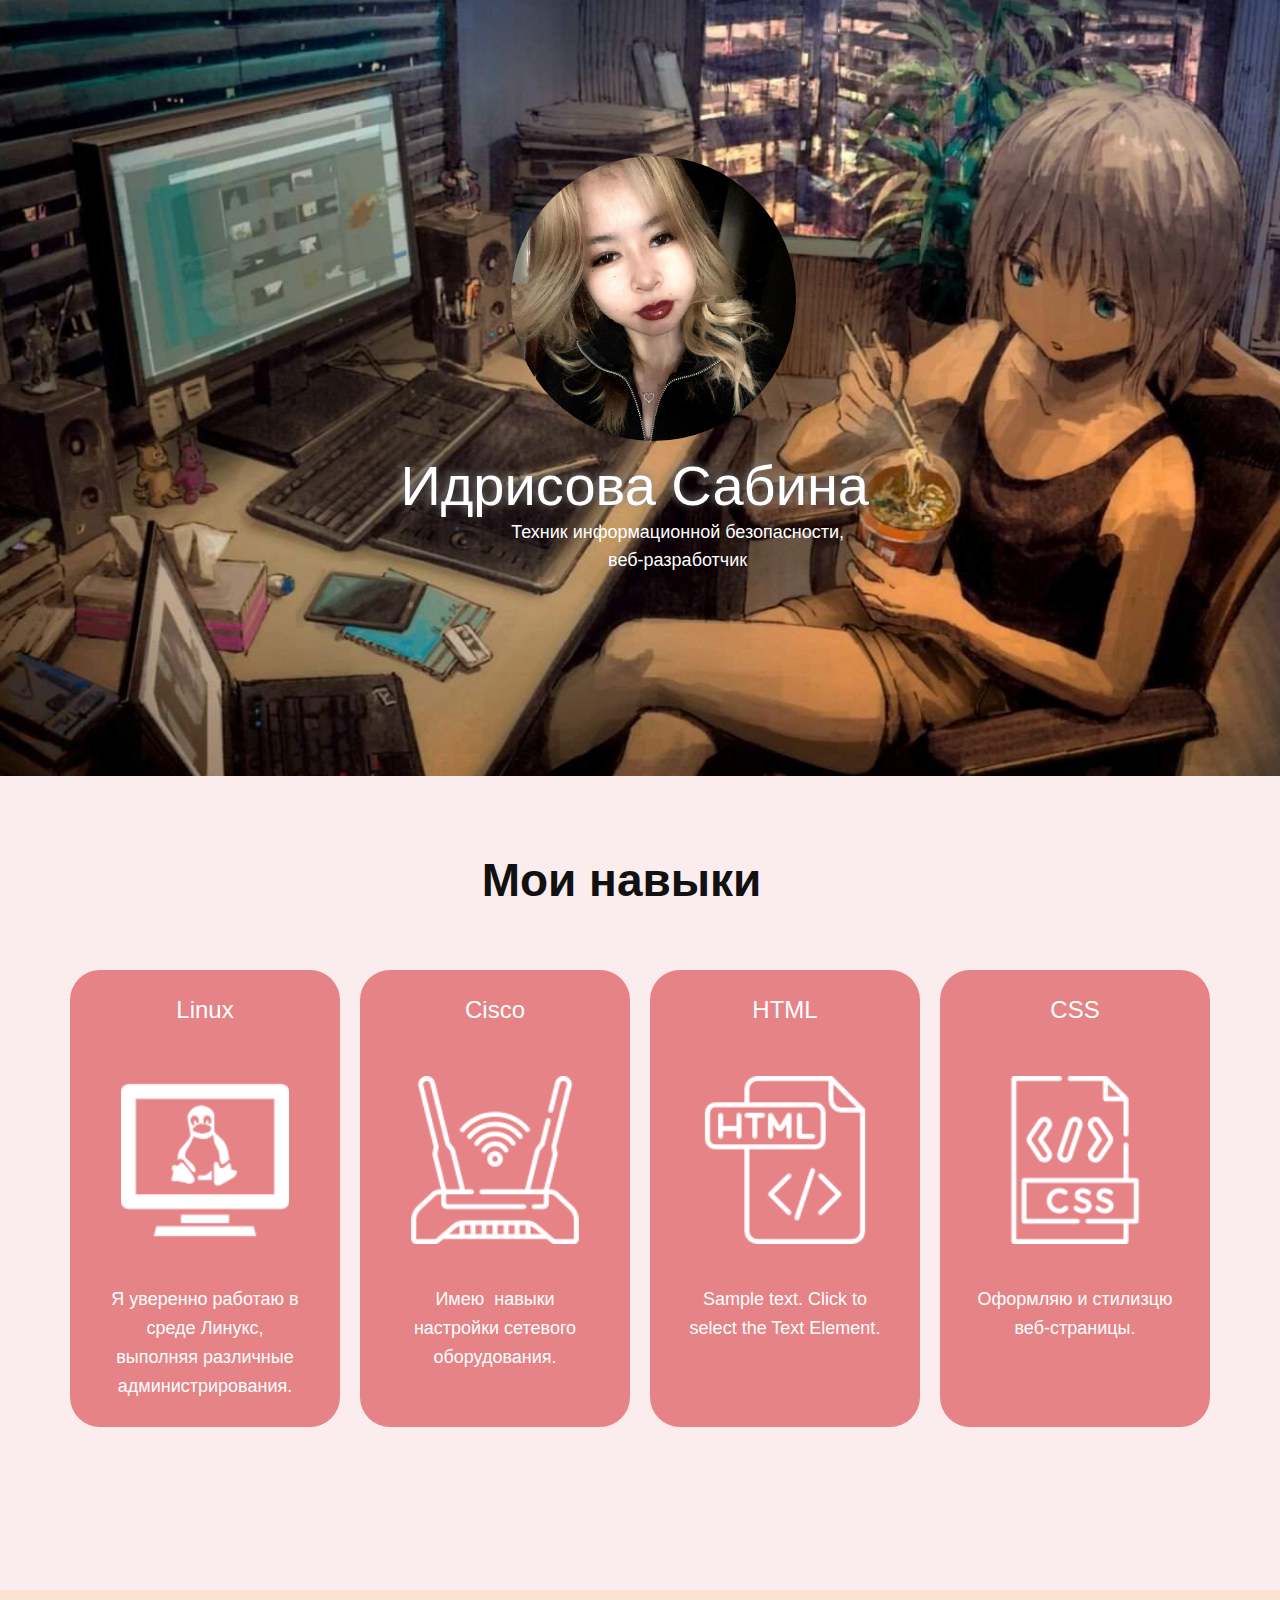
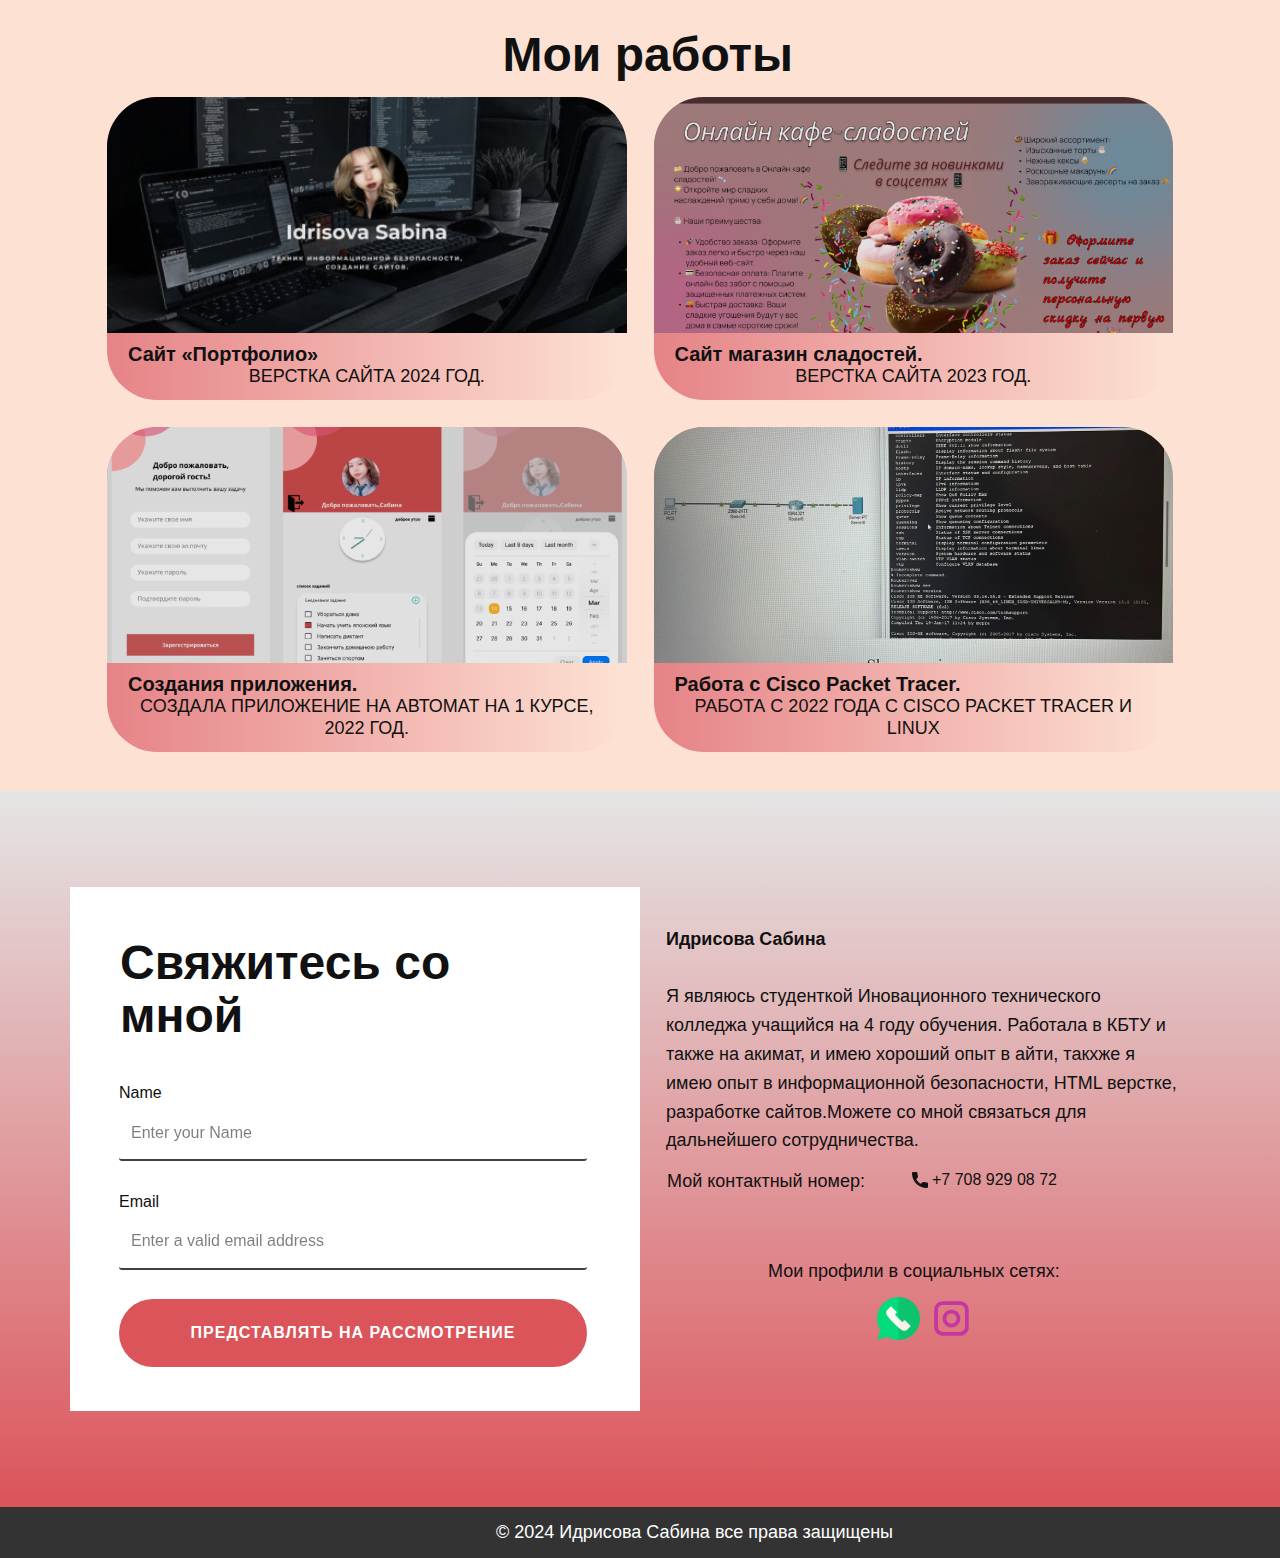
==== index.html @ 9e0af095 "Rename index.html.html to index.html" ====
<!DOCTYPE html>
<html lang="ru" style="font-size: 16px;">
<head>
  <meta name="viewport" content="width=device-width, initial-scale=1.0">
  <meta charset="utf-8">
  <meta name="keywords" content="Мои работы, Мои навыки, Связь с нами">
  <meta name="description" content="Портфолио Идрисовой Сабины">
  <title>Портфолио - Страница 2</title>
  <link rel="stylesheet" href="style.css" media="screen">
  <link rel="stylesheet" href="Страница-2.css" media="screen">
  <meta name="referrer" content="origin">
  <meta name="theme-color" content="#478ac9">
  <meta property="og:title" content="Портфолио - Страница 2">
  <meta property="og:type" content="website">
  <meta data-intl-tel-input-cdn-path="intlTelInput/">
  </head>
  <body class="u-body u-xl-mode" data-lang="ru" data-path-to-root="./" data-include-products="false">
  
  <section class="u-clearfix u-image u-section-1" id="sec-1163" data-image-width="1499" data-image-height="832">
      <div class="u-clearfix u-sheet u-sheet-1">
          <div class="u-layout-wrap u-layout-wrap-1 custom-expanded data-layout-selected u-clearfix">
              <div class="u-align-center u-container-style u-layout-cell u-size-60 u-layout-cell-1">
                  <div class="u-container-layout u-container-layout-1">
                      <div class="u-image u-image-circle u-image-1" alt="" data-image-width="1079" data-image-height="1210" data-animation-name="customAnimationIn" data-animation-duration="1500" data-animation-delay="500" data-animation-direction="X"></div>
                      <p class="u-custom-font u-font-montserrat u-text u-text-body-alt-color u-text-default u-text-1">Идрисова Сабина<br></p>
                      <p class="u-custom-font u-font-montserrat u-hover-feature u-text u-text-body-alt-color u-text-default u-text-2">Техник информационной безопасности,<br> веб-разработчик</p>
                  </div>
              </div>
          </div>
      </div>
  </section>
        
    </section>
    <section class="u-align-center u-clearfix u-palette-2-light-3 u-section-2" id="carousel_7a9f">

      <div class="u-expanded-width u-palette-2-light-3 u-shape u-shape-rectangle u-shape-1"></div>
      <h1 class="u-align-center u-text u-title u-text-1" data-animation-name="customAnimationIn" data-animation-duration="1500" data-animation-delay="500"> Мои навыки<span style="font-weight: 700;">
          <span style="font-weight: 900;">
            <span style="font-weight: 900;"></span>
          </span>
        </span>
      </h1>
      <div class="custom-expanded u-list u-list-1">
        <div class="u-repeater u-repeater-1">
          <div class="u-align-center u-container-align-center u-container-style u-list-item u-palette-2-light-1 u-radius u-repeater-item u-shape-round u-video-cover u-list-item-1" data-animation-name="customAnimationIn" data-animation-duration="1500">
            <div class="u-container-layout u-similar-container u-valign-top u-container-layout-1">
              <h4 class="u-text u-text-default u-text-2">Linux</h4><span class="u-align-center u-file-icon u-hover-feature u-icon u-palette-2-light-1 u-icon-1" data-animation-name="" data-animation-duration="0" data-animation-delay="0" data-animation-direction=""><img src="images/1741-712f47dc.png" alt=""></span>
              <p class="u-text u-text-default u-text-3">Я уверенно работаю в среде Линукс, выполняя различные администрирования.</p>
            </div>
          </div>
          <div class="u-align-center u-container-align-center u-container-style u-list-item u-palette-2-light-1 u-radius u-repeater-item u-shape-round u-video-cover u-list-item-2" data-animation-direction="Up" data-animation-name="customAnimationIn" data-animation-duration="1500">
            <div class="u-container-layout u-similar-container u-valign-top u-container-layout-2">
              <h4 class="u-text u-text-default u-text-4">Cisco </h4><span class="u-align-center u-file-icon u-hover-feature u-icon u-palette-2-light-1 u-text-white u-icon-2" data-animation-name="" data-animation-duration="0" data-animation-delay="0" data-animation-direction=""><img src="images/3069321-b2a68339.png" alt=""></span>
              <p class="u-text u-text-default u-text-5"> Имею&nbsp; навыки настройки сетевого оборудования.</p>
            </div>
          </div>
          <div class="u-align-center u-container-align-center u-container-style u-list-item u-palette-2-light-1 u-radius u-repeater-item u-shape-round u-video-cover u-list-item-3" data-animation-direction="Up" data-animation-name="customAnimationIn" data-animation-duration="1500">
            <div class="u-container-layout u-similar-container u-valign-top u-container-layout-3">
              <h4 class="u-text u-text-default u-text-6">HTML </h4><span class="u-align-center u-file-icon u-hover-feature u-icon u-palette-2-light-1 u-text-white u-icon-3" data-animation-name="" data-animation-duration="0" data-animation-delay="0" data-animation-direction=""><img src="images/103077-2c72e5cb.png" alt=""></span>
              <p class="u-text u-text-default u-text-7">Sample text. Click to select the Text Element.</p>
            </div>
          </div>
          <div class="u-align-center u-container-align-center u-container-style u-list-item u-palette-2-light-1 u-radius u-repeater-item u-shape-round u-video-cover u-list-item-4" data-animation-direction="Up" data-animation-name="customAnimationIn" data-animation-duration="1500">
            <div class="u-container-layout u-similar-container u-valign-top u-container-layout-4">
              <h4 class="u-text u-text-default u-text-8">CSS</h4><span class="u-align-center u-file-icon u-hover-feature u-icon u-palette-2-light-1 u-text-white u-icon-4" data-animation-name="" data-animation-duration="0" data-animation-delay="0" data-animation-direction=""><img src="images/7262959-18d8edd4.png" alt=""></span>
              <p class="u-text u-text-default u-text-9">Оформляю и стилизцю веб-страницы.</p>
            </div>
          </div>
        </div>
      </div>
    </section>
    <section class="u-clearfix u-custom-color-1 u-section-3" id="carousel_733a">
      <div class="u-clearfix u-sheet u-valign-middle u-sheet-1">
        <h2 class="u-align-center u-text u-text-default u-text-1" data-animation-name="customAnimationIn" data-animation-duration="1500" data-animation-delay="0">Мои работы</h2>
        <div class="custom-expanded u-layout-grid u-list u-list-1">
          <div class="u-repeater u-repeater-1">
            <div class="u-container-style u-gradient u-list-item u-radius u-repeater-item u-shape-round u-list-item-1" data-animation-name="flipIn" data-animation-duration="1500" data-animation-direction="X" data-animation-delay="500">
              <div class="u-container-layout u-similar-container u-container-layout-1">
                <img class="custom-expanded u-image u-image-round u-radius u-image-1" src="images/Group5.jpg" data-image-width="475" data-image-height="235">
                <h5 class="u-align-left u-text u-text-2">Сайт «Портфолио»</h5>
                <h6 class="u-align-center u-text u-text-3"> Верстка сайта 2024 год.</h6>
              </div>
            </div>
            <div class="u-container-style u-gradient u-list-item u-radius u-repeater-item u-shape-round u-list-item-2" data-animation-name="flipIn" data-animation-duration="1500" data-animation-direction="X" data-animation-delay="500">
              <div class="u-container-layout u-similar-container u-container-layout-2">
                <img class="custom-expanded u-image u-image-round u-radius u-image-2" src="images/image1.png" data-image-width="950" data-image-height="494">
                <h5 class="u-align-left u-text u-text-4"> Сайт магазин сладостей.</h5>
                <h6 class="u-align-center u-text u-text-5"> Верстка сайта 2023 год.</h6>
              </div>
            </div>
            <div class="u-container-style u-gradient u-list-item u-radius u-repeater-item u-shape-round u-list-item-3" data-animation-name="flipIn" data-animation-duration="1500" data-animation-direction="X" data-animation-delay="500">
              <div class="u-container-layout u-similar-container u-container-layout-3">
                <img class="custom-expanded u-image u-image-round u-radius u-image-3" src="images/image.png" data-image-width="950" data-image-height="464">
                <h5 class="u-align-left u-text u-text-6"> Создания приложения.</h5>
                <h6 class="u-align-center u-text u-text-7"> Создала приложение на автомат на 1 курсе, 2022 год.</h6>
              </div>
            </div>
            <div class="u-container-style u-gradient u-list-item u-radius u-repeater-item u-shape-round u-list-item-4" data-animation-name="flipIn" data-animation-duration="1500" data-animation-direction="X" data-animation-delay="500">
              <div class="u-container-layout u-similar-container u-container-layout-4">
                <img class="custom-expanded u-image u-image-round u-radius u-image-4" src="images/image2.png" data-image-width="950" data-image-height="464">
                <h5 class="u-align-left u-text u-text-8"> Работа с Cisco Packet Tracer.</h5>
                <h6 class="u-align-center u-text u-text-9"> Работа с 2022 года с Cisco Packet Tracer и Linux</h6>
              </div>
            </div>
          </div>
        </div>
      </div>
    </section>
    <section class="u-clearfix u-gradient u-section-4" id="carousel_e5a0">
      <div class="u-clearfix u-sheet u-valign-middle u-sheet-1">
        <div class="data-layout-selected u-clearfix u-expanded-width u-layout-wrap u-layout-wrap-1">
          <div class="u-layout">
            <div class="u-layout-row">
              <div class="u-align-left u-container-align-left u-container-style u-layout-cell u-size-30 u-white u-layout-cell-1" data-animation-name="customAnimationIn" data-animation-duration="1200" data-animation-delay="500">
                <div class="u-container-layout u-container-layout-1">
                  <h2 class="u-align-left u-text u-text-1">Свяжитесь со мной</h2>
                  <div class="u-align-left u-expanded-width-lg u-expanded-width-md u-expanded-width-sm u-expanded-width-xs u-form u-form-1">
                    <form action="https://forms.nicepagesrv.com/v2/form/process" class="u-clearfix u-form-spacing-28 u-form-vertical u-inner-form" style="padding: 0px;" source="email" name="form">
                      <div class="u-form-group u-form-name u-label-top">
                        <label for="name-5a14" class="u-label" wfd-invisible="true">Name</label>
                        <input type="text" placeholder="Enter your Name" id="name-5a14" name="name" class="u-border-2 u-border-grey-75 u-border-no-left u-border-no-right u-border-no-top u-input u-input-rectangle u-none u-input-1" required="">
                      </div>
                      <div class="u-form-email u-form-group u-label-top">
                        <label for="email-5a14" class="u-label" wfd-invisible="true">Email</label>
                        <input type="email" placeholder="Enter a valid email address" id="email-5a14" name="email" class="u-border-2 u-border-grey-75 u-border-no-left u-border-no-right u-border-no-top u-input u-input-rectangle u-none u-input-2" required="">
                      </div>
                      <div class="u-align-right u-form-group u-form-submit u-label-top">
                        <a href="#" class="u-active-black u-border-none u-btn u-btn-round u-btn-submit u-button-style u-hover-black u-palette-2-base u-radius u-text-active-white u-text-body-alt-color u-text-hover-white u-btn-1">Представлять на рассмотрение</a>
                        <input type="submit" value="submit" class="u-form-control-hidden" wfd-invisible="true">
                      </div>
                      <div class="u-form-send-message u-form-send-success" wfd-invisible="true"> Thank you! Your message has been sent. </div>
                      <div class="u-form-send-error u-form-send-message" wfd-invisible="true"> Unable to send your message. Please fix errors then try again. </div>
                      <input type="hidden" value="" name="recaptchaResponse" wfd-invisible="true">
                      <input type="hidden" name="formServices" value="009e5745-769b-f2da-b012-c75a2144883a">
                    </form>
                  </div>
                </div>
              </div>
              <div class="u-container-style u-layout-cell u-size-30 u-layout-cell-2" data-animation-name="customAnimationIn" data-animation-duration="1500" data-animation-delay="200" data-animation-direction="">
                <div class="u-container-layout u-container-layout-2">
                  <p class="u-custom-font u-font-montserrat u-text u-text-2">
                    <span style="font-weight: 700;">Идрисова Сабина&nbsp;</span>
                    <br>
                    <br>Я являюсь студенткой Иновационного технического колледжа учащийся на 4 году обучения. Работала в КБТУ и также на акимат, и имею хороший опыт в айти, такхже я имею опыт в  информационной безопасности, HTML верстке, разработке сайтов.Можете со мной связаться для дальнейшего сотрудничества.<br>
                  </p>
                  <p class="u-custom-font u-font-montserrat u-text u-text-3">Мой контактный номер:</p>
                  <a href="#" class="u-active-none u-btn u-btn-rectangle u-button-style u-hover-none u-none u-btn-2"><span class="u-icon"><svg class="u-svg-content" viewBox="0 0 405.333 405.333" x="0px" y="0px" style="width: 1em; height: 1em;"><path d="M373.333,266.88c-25.003,0-49.493-3.904-72.704-11.563c-11.328-3.904-24.192-0.896-31.637,6.699l-46.016,34.752    c-52.8-28.181-86.592-61.952-114.389-114.368l33.813-44.928c8.512-8.512,11.563-20.971,7.915-32.64    C142.592,81.472,138.667,56.96,138.667,32c0-17.643-14.357-32-32-32H32C14.357,0,0,14.357,0,32    c0,205.845,167.488,373.333,373.333,373.333c17.643,0,32-14.357,32-32V298.88C405.333,281.237,390.976,266.88,373.333,266.88z"></path></svg></span>&nbsp;+7 708 929 08 72
                  </a>
                  <p class="u-custom-font u-font-montserrat u-text u-text-4">Мои профили в социальных сетях:</p>
                  <div class="u-social-icons u-spacing-10 u-social-icons-1">
                    <a class="u-social-url" title="Whatsapp" target="_blank" href="http://wa.me/77089290872"><span class="u-file-icon u-icon u-social-facebook u-social-icon u-icon-2"><img src="images/3799943.png" alt=""></span>
                    </a>
                    <a class="u-social-url" title="instagram" target="_blank" href="https://www.instagram.com/boketto.sbn/profilecard/?igsh=dmdjbTAxMTFiNWJt"><span class="u-icon u-social-icon u-social-instagram u-icon-3"><svg class="u-svg-link" preserveAspectRatio="xMidYMin slice" viewBox="0 0 112 112" ><use xlink:href="#svg-89e2"></use></svg><svg class="u-svg-content" viewBox="0 0 112 112" x="0" y="0" id="svg-89e2"><path fill="currentColor" d="M55.9,32.9c-12.8,0-23.2,10.4-23.2,23.2s10.4,23.2,23.2,23.2s23.2-10.4,23.2-23.2S68.7,32.9,55.9,32.9z
	 M55.9,69.4c-7.4,0-13.3-6-13.3-13.3c-0.1-7.4,6-13.3,13.3-13.3s13.3,6,13.3,13.3C69.3,63.5,63.3,69.4,55.9,69.4z"></path><path fill="currentColor" d="M78.2,11H33.5C21,11,10.8,21.3,10.8,33.7v44.7c0,12.6,10.2,22.8,22.7,22.8h44.7c12.6,0,22.7-10.2,22.7-22.7
	V33.7C100.8,21.1,90.6,11,78.2,11z M91,78.4c0,7.1-5.8,12.8-12.8,12.8H33.5c-7.1,0-12.8-5.8-12.8-12.8V33.7
	c0-7.1,5.8-12.8,12.8-12.8h44.7c7.1,0,12.8,5.8,12.8,12.8V78.4z"></path></svg></span>
                    </a>
                  </div>
                </div>
              </div>
            </div>
          </div>
        </div>
      </div>
    </section> 
    
    <footer class="u-align-center u-clearfix u-footer u-grey-80 u-footer" id="sec-a6a0"><div class="u-clearfix u-sheet u-valign-middle u-sheet-1">
        <p class="u-custom-font u-font-montserrat u-text u-text-1">© 2024 Идрисова Сабина все права защищены</p>
      </div></footer>
    </section>
  
</body></html>
---- style.css ----
body {
  margin: 0;
}
footer,
section {
  display: block;
}
a {
  background-color: transparent;
  -webkit-text-decoration-skip: objects;
}
a:active,
a:hover {
  outline-width: 0;
}
h1 {
  font-size: 2em;
  margin: 0.67em 0;
}
img {
  border-style: none;
}
svg:not(:root) {
  overflow: hidden;
}
input {
  color: inherit;
  font: inherit;
  margin: 0;
}
input {
  overflow: visible;
}
[type="submit"] {
  -webkit-appearance: button; /* Для браузеров на основе WebKit */
  appearance: button; /* Стандартное свойство для других браузеров */
}
[type="submit"]::-moz-focus-inner {
  border-style: none;
  padding: 0;
}
[type="submit"]:-moz-focusring {
  outline: 1px dotted ButtonText;
}
input {
  outline: none;
}
::-webkit-input-placeholder {
  color: inherit;
  opacity: 0.54;
}
::-webkit-file-upload-button {
  -webkit-appearance: button;
  font: inherit;
}

.u-btn {
  display: table; /* или inline-block, если это предпочтительнее */
  cursor: pointer;
  color: inherit;
  font: inherit; /* Сохранить все свойства шрифта */
  text-decoration: none;
  border: 0 transparent;
  background-color: transparent;
  margin: 0;
  -webkit-text-decoration-skip: objects;
  white-space: nowrap;
  -webkit-user-select: none;
  user-select: none;
  vertical-align: middle;
  text-align: center;
  padding: 10px 30px;
  border-radius: 0;
  align-self: flex-start;
}

.u-btn:focus,
.u-btn:active:focus {
  outline: thin dotted;
  outline: 5px auto -webkit-focus-ring-color;
  outline-offset: -2px;
}

.u-btn:hover,
.u-btn:focus {
  text-decoration: none;
}

.u-btn:active {
  outline: 0;
  background-image: none;
}

.u-btn-rectangle {
  border-radius: 0 !important;
}

.u-button-style {
  transition-property: background-color, color, border-color;
}

a {
  border-width: 0;
}

.u-input {
  display: block;
  width: 100%;
  padding: 10px 12px;
  background-image: none;
  border: 0;
  border-radius: 3px;
  transition: border-color ease-in-out 0.15s, box-shadow ease-in-out 0.15s;
  background-color: transparent;
  color: inherit;
  height: auto;
}

.u-form-vertical {
  display: flex;
  flex-wrap: wrap;
  align-items: flex-end;
}
.u-form-vertical.u-form-spacing-28 {
  margin-left: -28px;
  width: calc(100% +  28px);
}
.u-form-vertical.u-form-spacing-28 .u-form-group {
  margin-bottom: 28px;
}
.u-form-vertical.u-form-spacing-28 .u-form-group:not(.u-image):not(.u-form-progress) {
  padding-left: 28px;
}
.u-form-vertical .u-form-group {
  width: 100%;
}
@media (max-width: 575px) {
  .u-form-vertical .u-form-group {
    width: 100%;
  }
}
.u-form-vertical.u-inner-form::before,
.u-form-vertical.u-inner-form::after {
  content: "";
  width: 100%;
  height: 0;
  order: 1;
}
.u-form-control-hidden {
  display: none !important;
}
.u-form .u-btn-submit {
  margin-top: 1px;
  margin-bottom: 1px;
  position: relative;
}
/* ********  spacing ******** */
/* ********  end of spacing ******** */
.u-form div.u-form-send-error,
.u-form div.u-form-send-success {
  display: none;
  position: absolute;
  bottom: 0px;
  left: 0px;
  width: 100%;
  text-align: center;
  color: #fff;
  padding: 20px;
  border: none;
}
.u-form-send-message {
  z-index: 1;
}
.u-form-send-error {
  background: #F95D51;
}
.u-form-send-success {
  background: #62C584;
}
.u-form {
  position: relative;
  font-size: 1rem;
  height: auto !important;
}
.u-form-group {
  text-align: start;
}
.u-btn-submit {
  display: inline-block;
}
.u-label {
  font-weight: normal;
}
.u-form :-ms-input-placeholder {
  opacity: 1;
}
.u-input-rectangle {
  border-radius: 0;
}
.u-form {
  --thumb-color: transparent;
  --thumb-hover-color: transparent;
  --thumb-border-width: 0;
  --thumb-border-color: transparent;
  --thumb-radius: 50%;
  --thumb-shadow: none;
  --thumb-size: 13px;
  --track-color: transparent;
  --track-active-color: transparent;
  --range-width: 50%;
  --number-width: 100px;
}
.u-form {
  --progress-spacing: 0px;
  --bar-size: 0px;
  --bar-default-color: transparent;
  --bar-active-color: transparent;
  --step-icon-default-color: transparent;
  --step-icon-done-color: transparent;
  --step-icon-active-color: transparent;
  --step-icon-text-default-color: transparent;
  --step-icon-text-done-color: transparent;
  --step-icon-text-active-color: transparent;
  --step-text-default-color: transparent;
  --step-text-done-color: transparent;
  --step-text-active-color: transparent;
  --step-icon-border-color: transparent;
  --step-icon-border-width: 0px;
  --step-icon-border-radius: 0px;
  --step-icon-size: 0px;
  
}
*,
*:before,
*:after {
  box-sizing: border-box;
}
html {
  height: 100%;
  overflow-y: auto;
  overflow-x: hidden;
}
body {
  height: auto;
  min-height: 100%;
  overflow-x: clip;
}
body,
section,
footer {
  position: relative;
}
section > *,
footer > *,
.u-sheet > * {
  position: relative;
}
a {
  color: #259bca;
  text-decoration: none;
}
a:hover {
  color: #0676a4;
}
a:focus {
  outline: thin dotted;
  outline: 5px auto -webkit-focus-ring-color;
  outline-offset: -2px;
}
.u-clearfix:after,
.u-clearfix:before {
  content: '';
  display: table;
}
.u-clearfix:after {
  clear: both;
}
.u-spacing-10 .u-social-url + .u-social-url {
  margin-left: 10px;
}
.u-border-none {
  border-width: 0 !important;
}
[class*="u-border-"].u-border-no-top {
  border-top-width: 0;
  border-top-style: none;
}
[class*="u-border-"].u-border-no-right {
  border-right-width: 0;
  border-right-style: none;
}
[class*="u-border-"].u-border-no-left {
  border-left-width: 0;
  border-left-style: none;
}
.u-text-default {
  display: table;
  align-self: flex-start;
  width: -webkit-fit-content;
  width: fit-content;
  width: -moz-fit-content;
}

.u-image {
  object-fit: cover;
  display: block;
  background-size: cover;
  background-position: 50% 50%;
  background-repeat: no-repeat;
  max-width: 100%; /* Добавлено, чтобы изображение было адаптивным */
  height: auto; /* Добавлено для поддержания пропорций */
}

img.u-image {
  overflow: hidden;
}
section.u-image:not(.u-hover-box) {
  overflow: visible;
}
.u-image-circle.u-image {
  border-radius: 50% !important;
}
.u-sheet {
  position: relative;
  margin: 0 auto;
}
.u-xl-mode .u-sheet {
  width: var(--theme-sheet-width-xl);
}
@media (min-width: 1400px) {
  .u-sheet {
    width: var(--theme-sheet-width-xxl) !important;
  }
}
@media (min-width: 1200px) {
  .u-xl-mode .u-sheet {
    width: var(--theme-sheet-width-xl) !important;
  }
}
@media (min-width: 992px) and (max-width: 1199px) {
  .u-sheet {
    width: var(--theme-sheet-width-lg) !important;
  }
}
@media (min-width: 768px) and (max-width: 991px) {
  .u-sheet {
    width: var(--theme-sheet-width-md) !important;
  }
}
@media (min-width: 576px) and (max-width: 767px) {
  .u-sheet {
    width: var(--theme-sheet-width-sm) !important;
  }
}
@media (max-width: 575px) {
  .u-sheet {
    width: var(--theme-sheet-width-xs) !important;
  }
}
.u-container-layout {
  position: relative;
  flex: 1;
  max-width: 100%;
  transition-duration: inherit;
}
.u-container-layout > * {
  position: relative;
}
.u-expanded-width {
  width: 100% !important;
}
@media (min-width: 992px) and (max-width: 1199px) {
  .u-expanded-width-lg {
    width: 100% !important;
  }
}
@media (min-width: 768px) and (max-width: 991px) {
  .u-expanded-width-md {
    width: 100% !important;
  }
}
@media (min-width: 576px) and (max-width: 767px) {
  .u-expanded-width-sm {
    width: 100% !important;
  }
}
@media (max-width: 575px) {
  .u-expanded-width-xs {
    width: 100% !important;
  }
}
.u-expanded-width:not(.custom-expanded) {
  margin-left: 0 !important;
  margin-right: 0 !important;
}
.u-valign-middle,
.u-valign-top {
  display: flex;
  flex-direction: column;
}
.u-valign-middle > *,
.u-valign-top > * {
  flex-shrink: 0;
}
.u-valign-middle {
  justify-content: center;
}
.u-valign-top {
  justify-content: flex-start;
}
@media (min-width: 576px) and (max-width: 767px) {
  .u-layout-wrap:not(.u-layout-custom-sm) .u-layout-row > * {
    min-width: 100%;
  }
  .u-layout-wrap:not(.u-layout-custom-sm) .u-layout {
    margin-left: 0 !important;
    margin-right: 0 !important;
  }
  .u-layout-wrap:not(.u-layout-custom-sm) .u-layout .u-layout-cell {
    border-left: 0 !important;
    border-right: 0 !important;
  }
}
@media (max-width: 575px) {
  .u-layout-wrap:not(.u-layout-custom-xs) .u-layout-row > * {
    min-width: 100%;
  }
  .u-layout-wrap:not(.u-layout-custom-xs) .u-layout {
    margin-left: 0 !important;
    margin-right: 0 !important;
  }
  .u-layout-wrap:not(.u-layout-custom-xs) .u-layout .u-layout-cell {
    border-left: 0 !important;
    border-right: 0 !important;
  }
}
.u-layout-row > .u-size-30 {
  flex: 0 0 50%;
  max-width: 50%;
  min-width: 50%;
}
.u-layout-row,
.u-layout-row > * {
  display: flex;
}
.u-layout-row {
  flex: 1 1 auto;
}
.u-layout-row > * {
  max-height: 100%;
  min-height: -webkit-fit-content;
  min-height: fit-content;
}
.u-layout-row {
  flex-direction: row;
  flex-wrap: wrap;
  min-height: -webkit-fit-content;
  min-height: fit-content;
  max-width: 100%;
}
.u-layout-cell {
  position: relative;
  display: flex;
  background-clip: padding-box;
  background-origin: padding-box;
}
.u-sheet:not(.u-image):not(.u-video) {
  pointer-events: none;
}
.u-sheet:not(.u-image):not(.u-video) > * {
  pointer-events: auto;
  pointer-events: initial;
}
@supports (position: sticky) {
}
@supports (position: -webkit-sticky) {
}
.u-shape {
  position: relative;
}
[class*="u-border-"]:not(.u-shape-svg) {
  stroke: none;
}
.u-icon {
  display: block;
  line-height: 0;
  border-width: 0px;
}
.u-svg-link {
  width: 100%;
  height: 100%;
  fill: currentColor;
}
.u-svg-content {
  width: 0;
  height: 0;
}
.u-file-icon img {
  object-fit: contain;
  width: 100%;
  height: 100%;
}
html {
  font-size: 16px;
}
.u-body {
  font-size: 1rem;
  line-height: 1.6;
}
.u-body h1,
.u-body h2,
.u-body h4,
.u-body h5,
.u-body h6 {
  padding: 0;
}
h1,
h2,
h4,
h5,
h6 {
  margin-top: 0;
  margin-bottom: 0.5rem;
  line-height: 1.2;
  font-weight: 500;
  color: inherit;
}
h1 {
  font-size: 2.25rem;
}
h2 {
  font-size: 1.5rem;
}
h4 {
  font-size: 1.25rem;
}
h5 {
  font-size: 1.125rem;
}
h6 {
  font-size: 1.125rem;
}
p {
  margin-top: 0;
  padding: 0;
  margin-bottom: 0.5rem;
}
.u-align-left {
  text-align: left;
}
.u-align-center {
  text-align: center;
}
.u-align-right {
  text-align: right;
}
.u-repeater-item:not([class*="u-align-"]),
.u-container-style:not([class*="u-align-"]) {
  text-align: left;
}
.u-text {
  word-wrap: break-word;
  position: relative;
}
.u-font-montserrat.u-custom-font {
  font-family: Montserrat, sans-serif !important;
}
.u-button-style[class*="u-palette-"] {
  border-width: 0;
}
.u-social-icons {
  display: flex;
}
.u-social-url {
  color: inherit;
  font-size: inherit;
  font-family: inherit;
  line-height: inherit;
  letter-spacing: inherit;
  text-transform: inherit;
  font-style: inherit;
  font-weight: inherit;
  text-decoration: none;
  border: 0 none transparent;
  outline-width: 0;
  background-color: transparent;
  margin: 0;
  -webkit-text-decoration-skip: objects;
  margin-top: 0 !important;
  margin-bottom: 0 !important;
}
.u-social-icons .u-icon {
  display: flex;
  height: 100% !important;
}
.u-social-icons .u-social-url,
.u-social-icons .u-social-url:hover {
  color: currentColor;
}
.u-social-icons a {
  height: 100%;
  display: inline-block;
  flex: 1;
}
.u-border-grey-75,
.u-border-grey-75.u-input {
  border-color: #404040;
  stroke: #404040;
}

.u-text-white {
  color: #ffffff !important;
}

a.u-button-style.u-button-style.u-text-hover-white:hover,
a.u-button-style.u-button-style.u-text-hover-white[class*="u-border-"]:hover,
a.u-button-style.u-button-style.u-text-hover-white:active,
a.u-button-style.u-button-style.u-text-hover-white[class*="u-border-"]:active,
a.u-button-style.u-text-hover-white:focus,
a.u-button-style.u-text-hover-white[class*="u-border-"]:focus,
a.u-button-style.u-button-style.u-text-active-white:active,
a.u-button-style.u-button-style.u-text-active-white[class*="u-border-"]:active {
  color: #ffffff !important;
}

.u-text-body-alt-color,
a.u-button-style.u-text-body-alt-color,
a.u-button-style.u-text-body-alt-color[class*="u-border-"] {
  color: #ffffff !important;
}

::-webkit-file-upload-button {
  -webkit-appearance: button;
  font: inherit;
}

.u-btn {
  display: table;
  cursor: pointer;
  color: inherit;
  font-size: inherit;
  font-family: inherit;
  line-height: inherit;
  letter-spacing: inherit;
  text-transform: inherit;
  font-style: inherit;
  font-weight: inherit;
  text-decoration: none;
  border: 0 none transparent;
  outline-width: 0;
  background-color: transparent;
  margin: 0;
  -webkit-text-decoration-skip: objects;
  font-style: initial;
  white-space: nowrap;
  -webkit-user-select: none;
      -ms-user-select: none;
          user-select: none;
  vertical-align: middle;
  text-align: center;
  padding: 10px 30px;
  border-radius: 0;
  --border-radius: 0;
  align-self: flex-start;
}

.u-btn:focus,
.u-btn:active:focus {
  outline: thin dotted;
  outline: 5px auto -webkit-focus-ring-color;
  outline-offset: -2px;
}

.u-btn:hover,
.u-btn:focus {
  text-decoration: none;
}

.u-btn:active {
  outline: 0;
  background-image: none;
}

.u-btn-rectangle {
  border-radius: 0 !important;
}

.u-button-style {
  transition-property: background-color, color, border-color;
}

a {
  border-top-width: 0;
  border-left-width: 0;
  border-right-width: 0;
}

.u-input {
  display: block;
  width: 100%;
  padding: 10px 12px;
  background-image: none;
  background-clip: padding-box;
  border-width: 0;
  border-radius: 3px;
  transition: border-color ease-in-out 0.15s, box-shadow ease-in-out 0.15s;
  background-color: transparent;
  color: inherit;
  height: auto;
}

.u-body {
  --animation-fade_in-opacity: 0;
  --animation-fade_in_up-opacity: 0;
  --animation-fade_in_left-opacity: 0;
  --animation-fade_in_right-opacity: 0;
  --animation-fade_in_down-opacity: 0;
  --animation-fade_in_up_big-opacity: 0;
  --animation-fade_in_left_big-opacity: 0;
  --animation-fade_in_right_big-opacity: 0;
  --animation-fade_in_down_big-opacity: 0;
  --animation-fade_out-opacity: 0;
  --animation-fade_out_up-opacity: 0;
  --animation-fade_out_left-opacity: 0;
  --animation-fade_out_right-opacity: 0;
  --animation-fade_out_down-opacity: 0;
  --animation-fade_out_up_big-opacity: 0;
  --animation-fade_out_left_big-opacity: 0;
  --animation-fade_out_right_big-opacity: 0;
  --animation-fade_out_down_big-opacity: 0;
  --animation-rotate_in-rotate: -200deg;
  --animation-rotate_in_down_left-rotate: -45deg;
  --animation-rotate_in_down_right-rotate: 45deg;
  --animation-rotate_in_up_left-rotate: 45deg;
  --animation-rotate_in_up_right-rotate: -90deg;
  --animation-rotate_out-rotate: 200deg;
  --animation-rotate_out_down_left-rotate: 45deg;
  --animation-rotate_out_down_right-rotate: -45deg;
  --animation-rotate_out_up_left-rotate: -45deg;
  --animation-rotate_out_up_right-rotate: 90deg;
  --animation-roll_in-rotate: -120deg;
  --animation-roll_in-translate_x: -100%;
  --animation-roll_out-rotate: 120deg;
  --animation-roll_out-translate_x: 100%;
  --animation-zoom_in-scale: 0.3;
  --animation-zoom_in_down-scale: 0.475;
  --animation-zoom_in_down-translate_y: 60px;
  --animation-zoom_in_up-scale: 0.475;
  --animation-zoom_in_up-translate_y: -60px;
  --animation-zoom_in_left-scale: 0.475;
  --animation-zoom_in_left-translate_x: 10px;
  --animation-zoom_in_right-scale: 0.475;
  --animation-zoom_in_right-translate_x: -10px;
  --animation-zoom_out-scale: 0.3;
  --animation-zoom_out_down-scale: 0.475;
  --animation-zoom_out_down-translate_y: -60px;
  --animation-zoom_out_up-scale: 0.475;
  --animation-zoom_out_up-translate_y: 60px;
  --animation-zoom_out_left-scale: 0.475;
  --animation-zoom_out_left-translate_x: 42px;
  --animation-zoom_out_right-scale: 0.475;
  --animation-zoom_out_right-translate_x: -42px;
  --animation-slide_in_down-translate_y: -100%;
  --animation-slide_in_up-translate_y: 100%;
  --animation-slide_in_left-translate_x: -100%;
  --animation-slide_in_right-translate_x: 100%;
  --animation-slide_out_down-translate_y: 100%;
  --animation-slide_out_up-translate_y: -100%;
  --animation-slide_out_left-translate_x: -100%;
  --animation-slide_out_right-translate_x: 100%;
  --animation-custom_in-translate_x: 0px;
  --animation-custom_in-translate_y: 0px;
  --animation-custom_in-scale: 1;
  --animation-custom_in-rotate: 0deg;
  --animation-custom_in-opacity: 0;
}

.u-repeater {
  display: grid;
  grid-template-columns: repeat(3, 33.33333333%);
}
.u-repeater-item {
  display: flex;
  position: relative;
}
.u-list:not(.u-repeater) {
  display: flex;
  flex-direction: column;
}
.u-list:not(.u-repeater) .u-repeater {
  flex-grow: 1;
  flex-shrink: 1;
  flex-basis: auto;
}
.u-btn .u-icon {
  position: relative;
  display: inline;
  line-height: inherit;
  font-size: 1em;
  fill: currentColor;
  vertical-align: middle;
  white-space: nowrap;
}
.u-btn .u-icon > svg {
  display: inline-block;
  width: 1em;
  height: 1em;
  line-height: 1;
  vertical-align: -0.15em;
}
.u-form {
  --checkbox-checked-icon: url("data:image/svg+xml,%3csvg xmlns='http://www.w3.org/2000/svg' viewBox='0 0 20 20'%3e%3cpath fill='none' stroke='%23478ac9' stroke-linecap='round' stroke-linejoin='round' stroke-width='3' d='m6 10 3 3 6-6'/%3e%3c/svg%3e");
  --radio-checked-icon: url("data:image/svg+xml,%3csvg xmlns='http://www.w3.org/2000/svg' viewBox='-4 -4 8 8'%3e%3ccircle r='2' fill='%23478ac9'/%3e%3c/svg%3e");
}
[class*="u-border-"],
.u-input {
  border-style: solid;
}
.u-border-2,
.u-input.u-border-2 {
  border-width: 2px;
}
.u-radius {
  --border-radius: initial;
  --border-top-left-radius: initial;
  --border-top-right-radius: initial;
  --border-bottom-right-radius: initial;
  --border-bottom-left-radius: initial;
  --radius: initial;
  --top-left-radius: initial;
  --top-right-radius: initial;
  --bottom-right-radius: initial;
  --bottom-left-radius: initial;
}
.u-radius,
.u-radius:before,
.u-radius:not(.u-hover-box) > .u-container-layout {
  border-radius: var(--top-left-radius, var(--border-top-left-radius, var(--radius, var(--border-radius, 0)))) var(--top-right-radius, var(--border-top-right-radius, var(--radius, var(--border-radius, 0)))) var(--bottom-right-radius, var(--border-bottom-right-radius, var(--radius, var(--border-radius, 0)))) var(--bottom-left-radius, var(--border-bottom-left-radius, var(--radius, var(--border-radius, 0)))) !important;
}
/*begin-variables font-family*/
.u-body {
  font-family: 'Open Sans',sans-serif;
}
h1,
h2,
h4,
h5,
h6 {
  font-family: Roboto,sans-serif;
}
/*end-variables font-family*/
/*begin-variables color*/
.u-image,
.u-gradient {
  color: #111111;
}
.u-body {
  color: #111111;
  background-color: #ffffff;
  --effect-scale: 1.1;
}
/*end-variables color*/
/*begin-variables font*/
/*end-variables font*/
/*begin-variables colors*/
.u-none.u-input,
.u-none.u-button-style,
.u-none.u-button-style:hover,
.u-none.u-button-style:focus,
.u-none.u-button-style:active,
.u-button-style.u-hover-none:hover,
.u-button-style.u-hover-none:focus,
.u-button-style.u-active-none:active {
  color: inherit !important;
  background-color: transparent !important;
}
.u-button-style.u-border-none {
  border-color: transparent !important;
  border-width: 0;
}
.u-palette-2-light-1,
.u-palette-2-light-1 > .u-container-layout:before {
  color: #ffffff;
  background-color: #e68387;
}
.u-palette-2-light-3,
section.u-palette-2-light-3:before {
  color: #111111;
  background-color: #fbeced;
}
.u-palette-2-base {
  color: #ffffff;
  background-color: #db545a;
}
.u-button-style.u-palette-2-base,
.u-button-style.u-palette-2-base[class*="u-border-"] {
  color: #ffffff !important;
  background-color: #db545a !important;
}
.u-button-style.u-palette-2-base:hover,
.u-button-style.u-palette-2-base[class*="u-border-"]:hover,
.u-button-style.u-palette-2-base:focus,
.u-button-style.u-palette-2-base[class*="u-border-"]:focus,
.u-button-style.u-button-style.u-palette-2-base:active,
.u-button-style.u-button-style.u-palette-2-base[class*="u-border-"]:active {
  color: #ffffff !important;
  background-color: #d63b42 !important;
}
.u-white,
.u-white > .u-container-layout:before {
  color: #111111;
  background-color: #ffffff;
}
.u-hover-black:hover,
.u-hover-black[class*="u-border-"]:hover,
.u-hover-black:focus,
.u-hover-black[class*="u-border-"]:focus,
a.u-button-style.u-hover-black:hover,
a.u-button-style.u-hover-black[class*="u-border-"]:hover,
a.u-button-style.u-hover-black:focus,
a.u-button-style.u-hover-black[class*="u-border-"]:focus,
a.u-button-style.u-button-style.u-active-black:active,
a.u-button-style.u-button-style.u-active-black[class*="u-border-"]:active {
  color: #ffffff !important;
  background-color: #000000 !important;
}
.u-grey-80 {
  color: #ffffff;
  background-color: #333333;
}
.u-border-grey-75,
.u-border-grey-75.u-input {
  border-color: #404040;
  stroke: #404040;
}

.u-text-white {
  color: #ffffff !important;
}

a.u-button-style.u-text-hover-white:hover,
a.u-button-style.u-text-hover-white:active,
a.u-button-style.u-text-hover-white:focus {
  color: #ffffff !important;
}

.u-text-body-alt-color,
a.u-button-style.u-text-body-alt-color {
  color: #ffffff !important;
}

a.u-button-style.u-text-body-alt-color:hover,
a.u-button-style.u-text-body-alt-color:focus,
a.u-button-style.u-text-body-alt-color:active {
  color: #e6e6e6 !important;
}

/* end-variables colors */

/* begin-variables sitestylecss */

.u-custom-color-1,
        section.u-custom-color-1:before
        {
            color: #111111;
            background-color: #fde2d4;
        }

        /* hover */

        .u-body
        {
        

        
        
        --theme-sheet-width-xl: 1140px;
        --theme-sheet-width-lg: 940px;
        --theme-sheet-width-md: 720px;
        --theme-sheet-width-sm: 540px;
        --theme-sheet-width-xs: 340px;
        
        
        
        
        
        
        }

        /** common-rules **/
        h1.u-title
        {
        font-weight: 400;
        font-size: 6rem;
        line-height: 1.1;
        margin-top: 20px;
        margin-bottom: 20px;
        }
        h2:not(.u-subtitle)
        {
        font-weight: 400;
        font-size: 3rem;
        line-height: 1.1;
        margin-top: 20px;
        margin-bottom: 20px;
        }
        h4
        {
        font-weight: 400;
        font-size: 1.5rem;
        line-height: 1.2;
        margin-top: 20px;
        margin-bottom: 20px;
        }
        h5
        {
        font-weight: 400;
        font-size: 1.25rem;
        line-height: 1.2;
        margin-top: 20px;
        margin-bottom: 20px;
        }
        h6
        {
        font-weight: 400;
        font-size: 1.125rem;
        line-height: 1.2;
        margin-top: 20px;
        margin-bottom: 20px;
        }
        p:not(.u-text-variant)
        {
        font-size: 1.125rem;
        margin-top: 20px;
        margin-bottom: 20px;
        line-height: 1.6;
        }
        a
        {
        font-size: 1.125rem;
        line-height: 1.6;
        }
        .u-btn
        {
        margin-top: 20px;
        margin-bottom: 20px;
        }
        .u-input
        {
          border-width: 1px 1px 1px 1px; /* Топ, правый, нижний и левый */
        }
        
        /** common-rules **/

        /** publish-rules **/
        /*begin-media rules*/
        @media (max-width: 1199px) {
        h1.u-title
        {
        font-size: 4.5rem;
        }
        }
        @media (max-width: 767px) {
        h1.u-title
        {
        font-size: 3.75rem;
        }
        }
        @media (max-width: 575px) {
        h1.u-title
        {
        font-size: 3rem;
        }
        }
        @media (max-width: 767px) {
        h2:not(.u-subtitle)
        {
        font-size: 2.25rem;
        }
        }
        @media (max-width: 575px) {
        h2:not(.u-subtitle)
        {
        font-size: 1.875rem;
        }
        }
        @media (max-width: 767px) {
        p:not(.u-text-variant)
        {
        font-size: 1rem;
        }
        }
        @media (max-width: 767px) {
        a
        {
        font-size: 1rem;
        }
        }
        /*end-media rules*/
        /** publish-rules **/

        

        /** cms-rules **/
        /*begin-responsive rules*/
        /*end-responsive rules*/
        /** cms-rules **/

        /** color-rules **/
        a
        {
        color: #478ac9;
        }
        a:hover
        {
        color: #387cbd;
        }
        .u-btn
        {
        background-color: #478ac9;
        color: #ffffff;
        }
        .u-btn:hover
        {
        background-color: #387cbd;
        color: #e6e6e6;
        }
        .u-btn:focus
        {
        background-color: #387cbd;
        color: #e6e6e6;
        }
        .u-btn:active
        {
        background-color: #387cbd;
        color: #e6e6e6;
        }
        .u-input
        {
        border-color: #b3b3b3;
        background-color: #ffffff;
        color: #000000;
        }
        /** color-rules **/

        /** alt-color-rules **/
        /** alt-color-rules **/
    


/*end-variables sitestylecss*/



 .u-footer {
  background-image: none;
}

.u-footer .u-sheet-1 {
  min-height: 51px;
}

.u-footer .u-text-1 {
  font-weight: 400;
  margin: 11px 195px 11px 304px;
}
@media (max-width: 1199px) {
  .u-footer .u-text-1 {
    margin-right: 95px;
    margin-left: 204px;
  }
}
@media (max-width: 991px) {
  .u-footer .u-text-1 {
    margin-right: 0;
    margin-left: 79px;
  }
}
@media (max-width: 767px) {
  .u-footer .u-text-1 {
    margin-left: 0;
  }
}


 /*begin-variables base-font-size*/ 
 html { font-size: 16px; }
 /*end-variables base-font-size*/
---- Страница-2.css ----
.u-section-1 {
  background-image: url("images/1675991397_gagaru-club-p-milii-programmist-oboi-61.jpg");
  background-position: 50% 50%;
}

.u-section-1 .u-sheet-1 {
  min-height: 783px;
}

.u-section-1 .u-layout-wrap-1 {
  width: 1140px;
  margin: 1px auto 60px;
}

.u-section-1 .u-layout-cell-1 {
  min-height: 643px;
}

.u-section-1 .u-container-layout-1 {
  padding: 0;
}

.u-section-1 .u-image-1 {
  width: 285px;
  height: 285px;
  --animation-custom_in-translate_x: -400px;
  --animation-custom_in-translate_y: 0px;
  --animation-custom_in-opacity: 0;
  --animation-custom_in-rotate: 180deg;
  --animation-custom_in-scale: 1;
  background-image: url("images/me.jpg");
  background-position: 50% 50%;
  margin: 155px 414px 0 auto;
}

.u-section-1 .u-text-1 {
  font-size: 3.5rem;
  font-weight: 500;
  text-shadow: -2px -2px 8px rgba(128,128,128,1);
  margin: 0 341px 0 auto;
}

.u-section-1 .u-text-2 {
  font-weight: 400;
  transition-duration: 0.5s;
  margin: -13px 366px 0 auto;
}

@media (max-width: 1199px) {
  .u-section-1 .u-sheet-1 {
    min-height: 533px;
  }

  .u-section-1 .u-layout-wrap-1 {
    width: 940px;
  }

  .u-section-1 .u-layout-cell-1 {
    min-height: 530px;
  }

  .u-section-1 .u-image-1 {
    --radius: 100px;
  }

  .u-section-1 .u-text-1 {
    margin-right: 281px;
  }

  .u-section-1 .u-text-2 {
    margin-right: 302px;
  }
}

@media (max-width: 991px) {
  .u-section-1 .u-sheet-1 {
    min-height: 526px;
  }

  .u-section-1 .u-layout-wrap-1 {
    width: 720px;
  }

  .u-section-1 .u-layout-cell-1 {
    min-height: 100px;
  }

  .u-section-1 .u-text-1 {
    margin-right: 215px;
  }

  .u-section-1 .u-text-2 {
    margin-right: 231px;
  }
}

@media (max-width: 767px) {
  .u-section-1 .u-sheet-1 {
    min-height: 829px;
  }

  .u-section-1 .u-layout-wrap-1 {
    width: 540px;
  }

  .u-section-1 .u-image-1 {
    margin-right: 255px;
  }

  .u-section-1 .u-text-1 {
    font-size: 1rem;
    margin-right: 161px;
  }

  .u-section-1 .u-text-2 {
    margin-right: 353px;
  }
}

@media (max-width: 575px) {
  .u-section-1 .u-sheet-1 {
    min-height: 603px;
  }

  .u-section-1 .u-layout-wrap-1 {
    width: 340px;
  }

  .u-section-1 .u-image-1 {
    margin-right: 55px;
  }

  .u-section-1 .u-text-1 {
    margin-right: 101px;
  }

  .u-section-1 .u-text-2 {
    margin-right: 222px;
  }
}

.u-section-1 .u-text-2,
.u-section-1 .u-text-2:before {
  transition-property: fill, color, background-color, stroke-width, border-style, border-width, border-top-width, border-left-width, border-right-width, border-bottom-width, custom-border, borders, box-shadow, text-shadow, opacity, border-radius, stroke, border-color, font-size, font-style, font-weight, text-decoration, letter-spacing, transform, background-image, image-zoom, background-size, background-position;
}

.u-section-1 .u-container-layout:hover .u-text-2 {
  border-style: solid !important;
  border-top-width: 2px !important;
  border-left-width: 2px !important;
  border-right-width: 2px !important;
  border-bottom-width: 2px !important;
  border-top-width: 0px !important;
  border-left-width: 0px !important;
  border-right-width: 0px !important;
  border-color: #404040 !important;
}

.u-section-1 .u-text-2 {
  border-style: solid !important;
  border-width: 0px !important;
  border-color: transparent !important;
}

.u-section-1 .u-text-2 {
  border-style: solid !important;
  border-width: 0px !important;
  border-color: transparent !important;
} .u-section-2 {
  background-image: none;
  min-height: 807px;
}

.u-section-2 .u-shape-1 {
  height: 330px;
  margin-top: -7px;
  margin-bottom: 0;
}

.u-section-2 .u-text-1 {
  --animation-custom_in-translate_x: 0px;
  --animation-custom_in-translate_y: 0px;
  --animation-custom_in-opacity: 0;
  --animation-custom_in-rotate: 0deg;
  --animation-custom_in-scale: 0.3;
  font-size: 2.875rem;
  font-weight: 700;
  margin: -251px calc(((100% - 1140px) / 2)  + 300px) 0 calc(((100% - 1140px) / 2)  + 263px);
}

.u-section-2 .u-list-1 {
  width: 1140px;
  margin: 64px auto 60px;
}

.u-section-2 .u-repeater-1 {
  grid-template-columns: repeat(4, calc(25% - 15px));
  min-height: 215px;
  grid-gap: 20px;
}

.u-section-2 .u-list-item-1 {
  --animation-custom_in-translate_x: 0px;
  --animation-custom_in-translate_y: 300px;
  --animation-custom_in-opacity: 0;
  --animation-custom_in-rotate: 0deg;
  --animation-custom_in-scale: 1;
  background-image: none;
  --radius: 30px;
  margin-top: 0;
  margin-bottom: 0;
}

.u-section-2 .u-container-layout-1 {
  padding: 26px 30px;
}

.u-section-2 .u-text-2 {
  margin: 0 auto;
}

.u-section-2 .u-icon-1 {
  box-shadow: 0px 0px 0px 0 rgba(0,0,0,0);
  text-shadow: 0px 0px 0px rgba(0,0,0,0);
  height: 210px;
  margin-top: 31px;
  margin-bottom: 0;
  transform: translateX(0px) translateY(0px) scale(1) rotate(0deg);
  color: rgb(255, 255, 255) !important;
  background-image: none;
  padding: 21px;
}

.u-section-2 .u-text-3 {
  margin: 20px 5px 0;
}

.u-section-2 .u-list-item-2 {
  --animation-custom_in-translate_x: 0px;
  --animation-custom_in-translate_y: 300px;
  --animation-custom_in-opacity: 0;
  --animation-custom_in-rotate: 0deg;
  --animation-custom_in-scale: 1;
  background-image: none;
  --radius: 30px;
  margin-top: 0;
  margin-bottom: 0;
}

.u-section-2 .u-container-layout-2 {
  padding: 26px 30px;
}

.u-section-2 .u-text-4 {
  margin: 0 auto;
}

.u-section-2 .u-icon-2 {
  box-shadow: 0px 0px 0px 0 rgba(0,0,0,0);
  text-shadow: 0px 0px 0px rgba(0,0,0,0);
  height: 210px;
  margin-top: 31px;
  margin-bottom: 0;
  transform: translateX(0px) translateY(0px) scale(1) rotate(0deg);
  background-image: none;
  padding: 21px;
}

.u-section-2 .u-text-5 {
  margin: 20px 5px 0;
}

.u-section-2 .u-list-item-3 {
  --animation-custom_in-translate_x: 0px;
  --animation-custom_in-translate_y: 300px;
  --animation-custom_in-opacity: 0;
  --animation-custom_in-rotate: 0deg;
  --animation-custom_in-scale: 1;
  background-image: none;
  --radius: 30px;
  margin-top: 0;
  margin-bottom: 0;
}

.u-section-2 .u-container-layout-3 {
  padding: 26px 30px;
}

.u-section-2 .u-text-6 {
  margin: 0 auto;
}

.u-section-2 .u-icon-3 {
  box-shadow: 0px 0px 0px 0 rgba(0,0,0,0);
  text-shadow: 0px 0px 0px rgba(0,0,0,0);
  height: 210px;
  margin-top: 31px;
  margin-bottom: 0;
  transform: translateX(0px) translateY(0px) scale(1) rotate(0deg);
  background-image: none;
  padding: 21px;
}

.u-section-2 .u-text-7 {
  margin: 20px 5px 0;
}

.u-section-2 .u-list-item-4 {
  --animation-custom_in-translate_x: 0px;
  --animation-custom_in-translate_y: 300px;
  --animation-custom_in-opacity: 0;
  --animation-custom_in-rotate: 0deg;
  --animation-custom_in-scale: 1;
  background-image: none;
  --radius: 30px;
  margin-top: 0;
  margin-bottom: 0;
}

.u-section-2 .u-container-layout-4 {
  padding: 26px 30px;
}

.u-section-2 .u-text-8 {
  margin: 0 auto;
}

.u-section-2 .u-icon-4 {
  box-shadow: 0px 0px 0px 0 rgba(0,0,0,0);
  text-shadow: 0px 0px 0px rgba(0,0,0,0);
  height: 210px;
  margin-top: 31px;
  margin-bottom: 0;
  transform: translateX(0px) translateY(0px) scale(1) rotate(0deg);
  background-image: none;
  padding: 21px;
}

.u-section-2 .u-text-9 {
  margin: 20px 5px 0;
}

@media (max-width: 1199px) {
  .u-section-2 .u-text-1 {
    margin-left: calc(((100% - 940px) / 2) + 163px);
    margin-right: calc(((100% - 940px) / 2) + 200px);
  }

  .u-section-2 .u-list-1 {
    width: 940px;
  }

  .u-section-2 .u-repeater-1 {
    min-height: 175px;
  }

  .u-section-2 .u-icon-1 {
    height: 44px;
    width: 44px;
    transition-duration: 1.5s;
    margin-top: 0;
    margin-left: auto;
    margin-right: auto;
    padding: 0;
  }

  .u-section-2 .u-icon-2 {
    height: 66px;
    width: 44px;
    transition-duration: 1.5s;
    margin-top: 0;
    margin-left: auto;
    margin-right: auto;
    padding: 0;
  }

  .u-section-2 .u-icon-3 {
    height: 39px;
    width: 44px;
    transition-duration: 1.5s;
    margin-top: 0;
    margin-left: auto;
    margin-right: auto;
    padding: 0;
  }

  .u-section-2 .u-icon-4 {
    height: 44px;
    width: 44px;
    transition-duration: 1.5s;
    margin-top: 0;
    margin-left: auto;
    margin-right: auto;
    padding: 0;
  }
}

@media (max-width: 991px) {
  .u-section-2 .u-text-1 {
    margin-left: calc(((100% - 720px) / 2) + 53px);
    margin-right: calc(((100% - 720px) / 2) + 90px);
  }

  .u-section-2 .u-list-1 {
    width: 720px;
  }

  .u-section-2 .u-repeater-1 {
    grid-template-columns: repeat(2, calc(50% - 10px));
    min-height: 577px;
  }
}

@media (max-width: 767px) {
  .u-section-2 .u-text-1 {
    margin-left: calc(((100% - 540px) / 2));
    margin-right: calc(((100% - 540px) / 2));
  }

  .u-section-2 .u-list-1 {
    width: 540px;
  }

  .u-section-2 .u-repeater-1 {
    grid-template-columns: 100%;
  }

  .u-section-2 .u-container-layout-1 {
    padding-left: 10px;
    padding-right: 10px;
  }

  .u-section-2 .u-container-layout-2 {
    padding-left: 10px;
    padding-right: 10px;
  }

  .u-section-2 .u-container-layout-3 {
    padding-left: 10px;
    padding-right: 10px;
  }

  .u-section-2 .u-container-layout-4 {
    padding-left: 10px;
    padding-right: 10px;
  }
}

@media (max-width: 575px) {
  .u-section-2 .u-text-1 {
    margin-left: calc(((100% - 340px) / 2));
    margin-right: calc(((100% - 340px) / 2));
  }

  .u-section-2 .u-list-1 {
    width: 340px;
  }
}

.u-section-2 .u-list-item-4:not([data-block-selected]):not([data-cell-selected]),
.u-section-2 .u-list-item-4:not([data-block-selected]):not([data-cell-selected]):before,
.u-section-2 .u-list-item-4:not([data-block-selected]):not([data-cell-selected]) > .u-container-layout:before {
  transition-property: fill, color, background-color, stroke-width, border-style, border-width, border-top-width, border-left-width, border-right-width, border-bottom-width, custom-border, borders, box-shadow, text-shadow, opacity, border-radius, stroke, border-color, font-size, font-style, font-weight, text-decoration, letter-spacing, transform, background-image, background-size, background-position;
}

.u-section-2 .u-container-layout-1:not([data-block-selected]):not([data-cell-selected]),
.u-section-2 .u-container-layout-1:not([data-block-selected]):not([data-cell-selected]):before {
  transition-property: fill, color, background-color, stroke-width, border-style, border-width, border-top-width, border-left-width, border-right-width, border-bottom-width, custom-border, borders, box-shadow, text-shadow, opacity, border-radius, stroke, border-color, font-size, font-style, font-weight, text-decoration, letter-spacing, transform, background-image, background-size, background-position;
}

.u-section-2 .u-icon-1,
.u-section-2 .u-icon-1:before {
  transition-property: fill, color, background-color, stroke-width, border-style, border-width, border-top-width, border-left-width, border-right-width, border-bottom-width, custom-border, borders, box-shadow, text-shadow, opacity, border-radius, stroke, border-color, font-size, font-style, font-weight, text-decoration, letter-spacing, transform, background-image, image-zoom, background-size, background-position;
}

.u-section-2 .u-container-layout:hover .u-icon-1 {
  transform: translateX(0px) translateY(-5px) scale(1) !important;
  box-shadow: 0px 0px 0px  rgba(0,0,0,0) !important;
  stroke-width: 0px !important;
  text-shadow: 0px 0px 0px rgba(0,0,0,0) !important;
}

.u-section-2 .u-icon-1 {
  stroke-width: 0 !important;
  stroke: transparent !important;
  border-color: transparent !important;
}

.u-section-2 .u-icon-1 {
  stroke-width: 0 !important;
  stroke: transparent !important;
  border-color: transparent !important;
}

.u-section-2 .u-shape-1:not([data-block-selected]):not([data-cell-selected]),
.u-section-2 .u-shape-1:not([data-block-selected]):not([data-cell-selected]):before {
  transition-property: fill, color, background-color, stroke-width, border-style, border-width, border-top-width, border-left-width, border-right-width, border-bottom-width, custom-border, borders, box-shadow, text-shadow, opacity, border-radius, stroke, border-color, font-size, font-style, font-weight, text-decoration, letter-spacing, transform, background-image, background-size, background-position;
}

.u-section-2 .u-icon-3,
.u-section-2 .u-icon-3:before {
  transition-property: fill, color, background-color, stroke-width, border-style, border-width, border-top-width, border-left-width, border-right-width, border-bottom-width, custom-border, borders, box-shadow, text-shadow, opacity, border-radius, stroke, border-color, font-size, font-style, font-weight, text-decoration, letter-spacing, transform, background-image, image-zoom, background-size, background-position;
}

.u-section-2 .u-container-layout:hover .u-icon-3 {
  transform: translateX(0px) translateY(-5px) scale(1) !important;
  box-shadow: 0px 0px 0px  rgba(0,0,0,0) !important;
  stroke-width: 0px !important;
  text-shadow: 0px 0px 0px rgba(0,0,0,0) !important;
}

.u-section-2 .u-icon-3 {
  stroke-width: 0 !important;
  stroke: transparent !important;
  border-color: transparent !important;
}

.u-section-2 .u-icon-3 {
  stroke-width: 0 !important;
  stroke: transparent !important;
  border-color: transparent !important;
}

.u-section-2 .u-icon-2,
.u-section-2 .u-icon-2:before {
  transition-property: fill, color, background-color, stroke-width, border-style, border-width, border-top-width, border-left-width, border-right-width, border-bottom-width, custom-border, borders, box-shadow, text-shadow, opacity, border-radius, stroke, border-color, font-size, font-style, font-weight, text-decoration, letter-spacing, transform, background-image, image-zoom, background-size, background-position;
}

.u-section-2 .u-container-layout:hover .u-icon-2 {
  transform: translateX(0px) translateY(-5px) scale(1) !important;
  box-shadow: 0px 0px 0px  rgba(0,0,0,0) !important;
  stroke-width: 0px !important;
  text-shadow: 0px 0px 0px rgba(0,0,0,0) !important;
}

.u-section-2 .u-icon-2 {
  stroke-width: 0 !important;
  stroke: transparent !important;
  border-color: transparent !important;
}

.u-section-2 .u-icon-2 {
  stroke-width: 0 !important;
  stroke: transparent !important;
  border-color: transparent !important;
}

.u-section-2 .u-icon-4,
.u-section-2 .u-icon-4:before {
  transition-property: fill, color, background-color, stroke-width, border-style, border-width, border-top-width, border-left-width, border-right-width, border-bottom-width, custom-border, borders, box-shadow, text-shadow, opacity, border-radius, stroke, border-color, font-size, font-style, font-weight, text-decoration, letter-spacing, transform, background-image, image-zoom, background-size, background-position;
}

.u-section-2 .u-container-layout:hover .u-icon-4 {
  transform: translateX(0px) translateY(-5px) scale(1) !important;
  box-shadow: 0px 0px 0px  rgba(0,0,0,0) !important;
  stroke-width: 0px !important;
  text-shadow: 0px 0px 0px rgba(0,0,0,0) !important;
}

.u-section-2 .u-icon-4 {
  stroke-width: 0 !important;
  stroke: transparent !important;
  border-color: transparent !important;
}

.u-section-2 .u-icon-4 {
  stroke-width: 0 !important;
  stroke: transparent !important;
  border-color: transparent !important;
} .u-section-3 {
  background-image: none;
}

.u-section-3 .u-sheet-1 {
  min-height: 801px;
}

.u-section-3 .u-text-1 {
  --animation-custom_in-translate_x: 0px;
  --animation-custom_in-translate_y: 0px;
  --animation-custom_in-opacity: 0;
  --animation-custom_in-rotate: 0deg;
  --animation-custom_in-scale: 0.3;
  font-weight: 700;
  margin: 39px 417px 0 auto;
}

.u-section-3 .u-list-1 {
  grid-template-rows: repeat(1, auto);
  width: 1066px;
  margin: 15px auto 39px;
}

.u-section-3 .u-repeater-1 {
  grid-template-columns: repeat(2, calc(50% - 13.5px));
  min-height: 655px;
  grid-auto-columns: calc(50% - 13.5px);
  grid-gap: 27px;
}

.u-section-3 .u-list-item-1 {
  --radius: 50px;
  background-image: linear-gradient(to right, #e68387, #fde2d4);
}

.u-section-3 .u-container-layout-1 {
  padding: 0;
}

.u-section-3 .u-image-1 {
  height: 236px;
  --top-left-radius: 50px;
  --top-right-radius: 50px;
  filter: brightness(0.9);
  width: 520px;
  margin: 0;
}

.u-section-3 .u-text-2 {
  font-weight: 700;
  margin: 9px 20px 0 21px;
}

.u-section-3 .u-text-3 {
  text-transform: uppercase;
  margin: 0 20px;
}

.u-section-3 .u-list-item-2 {
  --radius: 50px;
  background-image: linear-gradient(to right, #e68387, #fde2d4);
}

.u-section-3 .u-container-layout-2 {
  padding: 0;
}

.u-section-3 .u-image-2 {
  height: 236px;
  --top-left-radius: 50px;
  --top-right-radius: 50px;
  filter: brightness(0.9);
  width: 520px;
  margin: 0;
}

.u-section-3 .u-text-4 {
  font-size: 1.25rem;
  font-weight: 700;
  margin: 9px 20px 0 21px;
}

.u-section-3 .u-text-5 {
  text-transform: uppercase;
  margin: 0 20px;
}

.u-section-3 .u-list-item-3 {
  --radius: 50px;
  background-image: linear-gradient(to right, #e68387, #fde2d4);
}

.u-section-3 .u-container-layout-3 {
  padding: 0;
}

.u-section-3 .u-image-3 {
  height: 236px;
  --top-left-radius: 50px;
  --top-right-radius: 50px;
  filter: brightness(0.9);
  width: 520px;
  margin: 0;
}

.u-section-3 .u-text-6 {
  font-size: 1.25rem;
  font-weight: 700;
  margin: 9px 20px 0 21px;
}

.u-section-3 .u-text-7 {
  text-transform: uppercase;
  margin: 0 20px;
}

.u-section-3 .u-list-item-4 {
  --radius: 50px;
  background-image: linear-gradient(to right, #e68387, #fde2d4);
}

.u-section-3 .u-container-layout-4 {
  padding: 0;
}

.u-section-3 .u-image-4 {
  height: 236px;
  --top-left-radius: 50px;
  --top-right-radius: 50px;
  filter: brightness(0.9);
  width: 520px;
  margin: 0;
}

.u-section-3 .u-text-8 {
  font-size: 1.25rem;
  font-weight: 700;
  margin: 9px 20px 0 21px;
}

.u-section-3 .u-text-9 {
  text-transform: uppercase;
  margin: 0 20px;
}

@media (max-width: 1199px) {
  .u-section-3 .u-sheet-1 {
    min-height: 1063px;
  }

  .u-section-3 .u-text-1 {
    margin-top: -28px;
    margin-right: 344px;
  }

  .u-section-3 .u-list-1 {
    width: 940px;
  }

  .u-section-3 .u-repeater-1 {
    min-height: 579px;
  }

  .u-section-3 .u-image-1 {
    height: 278px;
  }

  .u-section-3 .u-text-2 {
    width: auto;
    margin-top: 98px;
    margin-right: 30px;
    margin-left: 20px;
  }

  .u-section-3 .u-text-3 {
    width: auto;
    margin-top: -65px;
  }

  .u-section-3 .u-image-2 {
    height: 278px;
  }

  .u-section-3 .u-text-4 {
    width: auto;
    margin-top: 19px;
    margin-right: 30px;
    margin-left: 20px;
  }

  .u-section-3 .u-text-5 {
    width: auto;
  }

  .u-section-3 .u-image-3 {
    height: 278px;
  }

  .u-section-3 .u-text-6 {
    width: auto;
    margin-top: 19px;
    margin-right: 30px;
    margin-left: 20px;
  }

  .u-section-3 .u-text-7 {
    width: auto;
  }

  .u-section-3 .u-image-4 {
    height: 278px;
  }

  .u-section-3 .u-text-8 {
    width: auto;
    margin-top: 19px;
    margin-right: 30px;
    margin-left: 20px;
  }

  .u-section-3 .u-text-9 {
    width: auto;
  }
}

@media (max-width: 991px) {
  .u-section-3 .u-sheet-1 {
    min-height: 1588px;
  }

  .u-section-3 .u-text-1 {
    margin-top: 40px;
    margin-right: 263px;
  }

  .u-section-3 .u-list-1 {
    width: 720px;
  }

  .u-section-3 .u-repeater-1 {
    grid-template-columns: 100%;
    grid-auto-columns: calc(100% - 0px);
  }

  .u-section-3 .u-image-1 {
    height: 426px;
  }

  .u-section-3 .u-text-2 {
    margin-right: 20px;
  }

  .u-section-3 .u-image-2 {
    height: 426px;
  }

  .u-section-3 .u-text-4 {
    margin-right: 20px;
  }

  .u-section-3 .u-image-3 {
    height: 426px;
  }

  .u-section-3 .u-text-6 {
    margin-right: 20px;
  }

  .u-section-3 .u-image-4 {
    height: 426px;
  }

  .u-section-3 .u-text-8 {
    margin-right: 20px;
  }
}

@media (max-width: 767px) {
  .u-section-3 .u-sheet-1 {
    min-height: 1093px;
  }

  .u-section-3 .u-text-1 {
    margin-top: 55px;
    margin-right: 197px;
  }

  .u-section-3 .u-list-1 {
    width: 540px;
  }

  .u-section-3 .u-repeater-1 {
    grid-auto-columns: 100%;
  }

  .u-section-3 .u-image-1 {
    height: 320px;
  }

  .u-section-3 .u-text-2 {
    margin-top: 97px;
  }

  .u-section-3 .u-text-3 {
    margin-top: -64px;
  }

  .u-section-3 .u-image-2 {
    height: 320px;
  }

  .u-section-3 .u-text-4 {
    margin-top: 18px;
  }

  .u-section-3 .u-image-3 {
    height: 320px;
  }

  .u-section-3 .u-text-6 {
    margin-top: 18px;
  }

  .u-section-3 .u-image-4 {
    height: 320px;
  }

  .u-section-3 .u-text-8 {
    margin-top: 18px;
  }
}

@media (max-width: 575px) {
  .u-section-3 .u-text-1 {
    margin-right: 124px;
  }

  .u-section-3 .u-list-1 {
    width: 340px;
  }

  .u-section-3 .u-image-1 {
    height: 201px;
    width: 340px;
  }

  .u-section-3 .u-text-2 {
    margin-top: 96px;
  }

  .u-section-3 .u-text-3 {
    margin-top: -63px;
  }

  .u-section-3 .u-image-2 {
    height: 201px;
    width: 340px;
  }

  .u-section-3 .u-text-4 {
    margin-top: 17px;
  }

  .u-section-3 .u-image-3 {
    height: 201px;
    width: 340px;
  }

  .u-section-3 .u-text-6 {
    margin-top: 17px;
  }

  .u-section-3 .u-image-4 {
    height: 201px;
    width: 340px;
  }

  .u-section-3 .u-text-8 {
    margin-top: 17px;
  }
} .u-section-4 {
  background-image: linear-gradient(#e5e5e5, #db545a);
}

.u-section-4 .u-sheet-1 {
  min-height: 716px;
}

.u-section-4 .u-layout-wrap-1 {
  margin-top: 60px;
  margin-bottom: 60px;
}

.u-section-4 .u-layout-cell-1 {
  min-height: 504px;
  --animation-custom_in-translate_x: -300px;
  --animation-custom_in-translate_y: 0px;
  --animation-custom_in-opacity: 0;
  --animation-custom_in-rotate: 0deg;
  --animation-custom_in-scale: 1;
}

.u-section-4 .u-container-layout-1 {
  padding: 50px 49px 15px;
}

.u-section-4 .u-text-1 {
  font-weight: 700;
  margin: 0 5px 0 1px;
}

.u-section-4 .u-form-1 {
  height: 326px;
  margin: 38px 4px 0 0;
}

.u-section-4 .u-input-1 {
  height: 55px;
}

.u-section-4 .u-input-2 {
  height: 55px;
}

.u-section-4 .u-btn-1 {
  border-style: none;
  font-weight: 700;
  text-transform: uppercase;
  letter-spacing: 1px;
  background-image: none;
  --radius: 50px;
  width: 100%;
  padding: 21px 0 22px;
}

.u-section-4 .u-layout-cell-2 {
  min-height: 504px;
  --animation-custom_in-translate_x: 300px;
  --animation-custom_in-translate_y: 0px;
  --animation-custom_in-opacity: 0;
  --animation-custom_in-rotate: 0deg;
  --animation-custom_in-scale: 1;
}

.u-section-4 .u-container-layout-2 {
  padding: 0;
}

.u-section-4 .u-text-2 {
  font-weight: 400;
  margin: 38px 26px 0;
}

.u-section-4 .u-text-3 {
  font-weight: 400;
  margin: 12px 27px 0;
}

.u-section-4 .u-btn-2 {
  background-image: none;
  margin: -29px 153px 0 auto;
  padding: 0;
}

.u-section-4 .u-text-4 {
  font-weight: 400;
  margin: 63px -75px 0 128px;
}

.u-section-4 .u-social-icons-1 {
  height: 43px;
  min-height: 16px;
  width: 96px;
  min-width: 42px;
  margin: 12px auto 0;
}

.u-section-4 .u-icon-2 {
  height: 32px;
  color: rgb(59, 89, 152) !important;
}

.u-section-4 .u-icon-3 {
  color: rgb(197, 54, 164) !important;
  height: 100%;
}

@media (max-width: 1199px) {
  .u-section-4 .u-sheet-1 {
    min-height: 633px;
  }

  .u-section-4 .u-layout-cell-1 {
    min-height: 416px;
  }

  .u-section-4 .u-text-1 {
    margin-right: 0;
    margin-left: 0;
  }

  .u-section-4 .u-form-1 {
    margin-right: initial;
    margin-left: initial;
  }

  .u-section-4 .u-layout-cell-2 {
    background-position: 74.65% 50%;
    min-height: 416px;
  }

  .u-section-4 .u-text-2 {
    margin-left: 0;
    margin-right: 0;
  }

  .u-section-4 .u-text-3 {
    margin-top: 15px;
    margin-left: 0;
    margin-right: 0;
  }

  .u-section-4 .u-btn-2 {
    margin-right: 53px;
    margin-left: 30px;
  }

  .u-section-4 .u-text-4 {
    margin-top: 36px;
    margin-left: 0;
    margin-right: 0;
  }

  .u-section-4 .u-social-icons-1 {
    margin-top: 21px;
  }
}

@media (max-width: 991px) {
  .u-section-4 .u-sheet-1 {
    min-height: 609px;
  }

  .u-section-4 .u-layout-cell-1 {
    min-height: 100px;
  }

  .u-section-4 .u-container-layout-1 {
    padding-top: 30px;
    padding-left: 30px;
    padding-right: 30px;
  }

  .u-section-4 .u-text-1 {
    margin-right: 48px;
  }

  .u-section-4 .u-layout-cell-2 {
    min-height: 100px;
  }

  .u-section-4 .u-btn-2 {
    margin-right: 0;
  }
}

@media (max-width: 767px) {
  .u-section-4 .u-sheet-1 {
    min-height: 1320px;
  }

  .u-section-4 .u-container-layout-1 {
    padding-left: 10px;
    padding-right: 10px;
  }

  .u-section-4 .u-text-3 {
    margin-top: 12px;
  }

  .u-section-4 .u-btn-2 {
    margin-top: -26px;
  }

  .u-section-4 .u-text-4 {
    margin-top: 68px;
  }
}

@media (max-width: 575px) {
  .u-section-4 .u-sheet-1 {
    min-height: 913px;
  }

  .u-section-4 .u-text-1 {
    margin-right: 0;
  }

  .u-section-4 .u-text-4 {
    margin-top: 43px;
  }
}
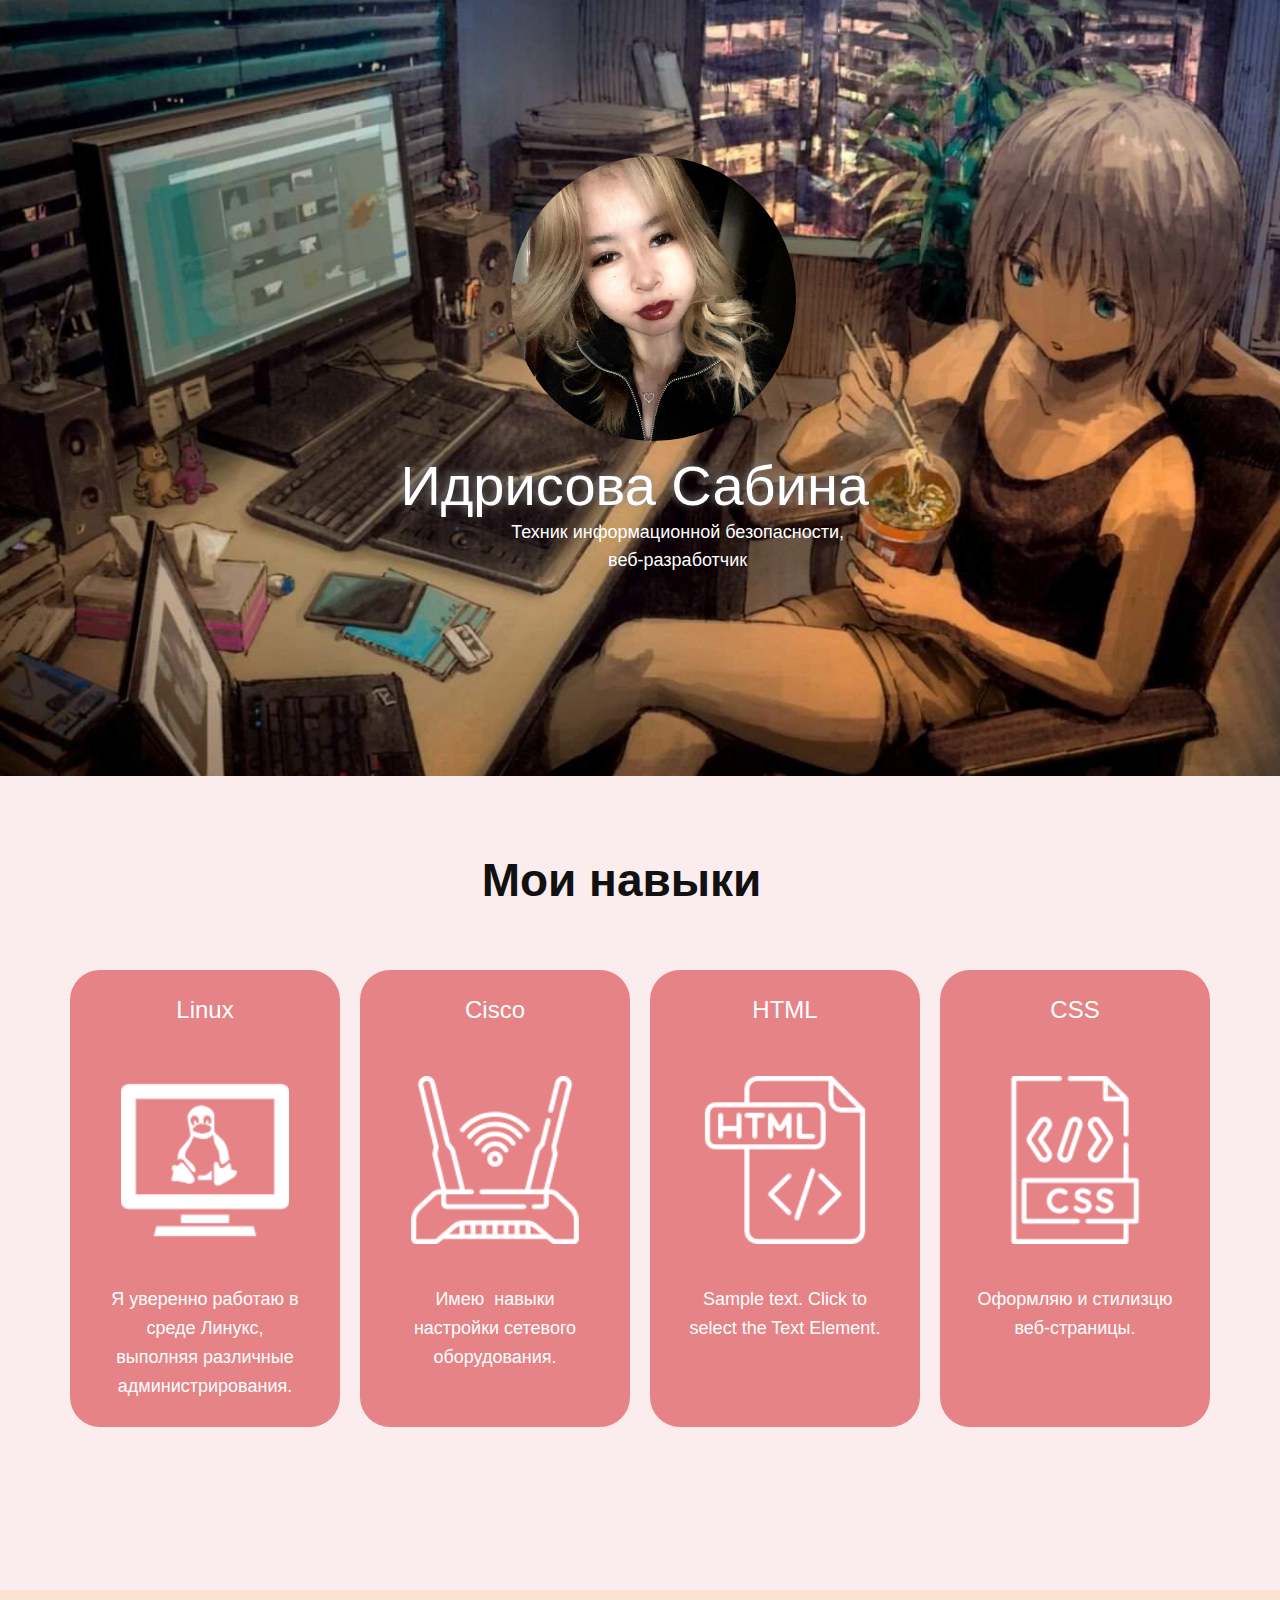
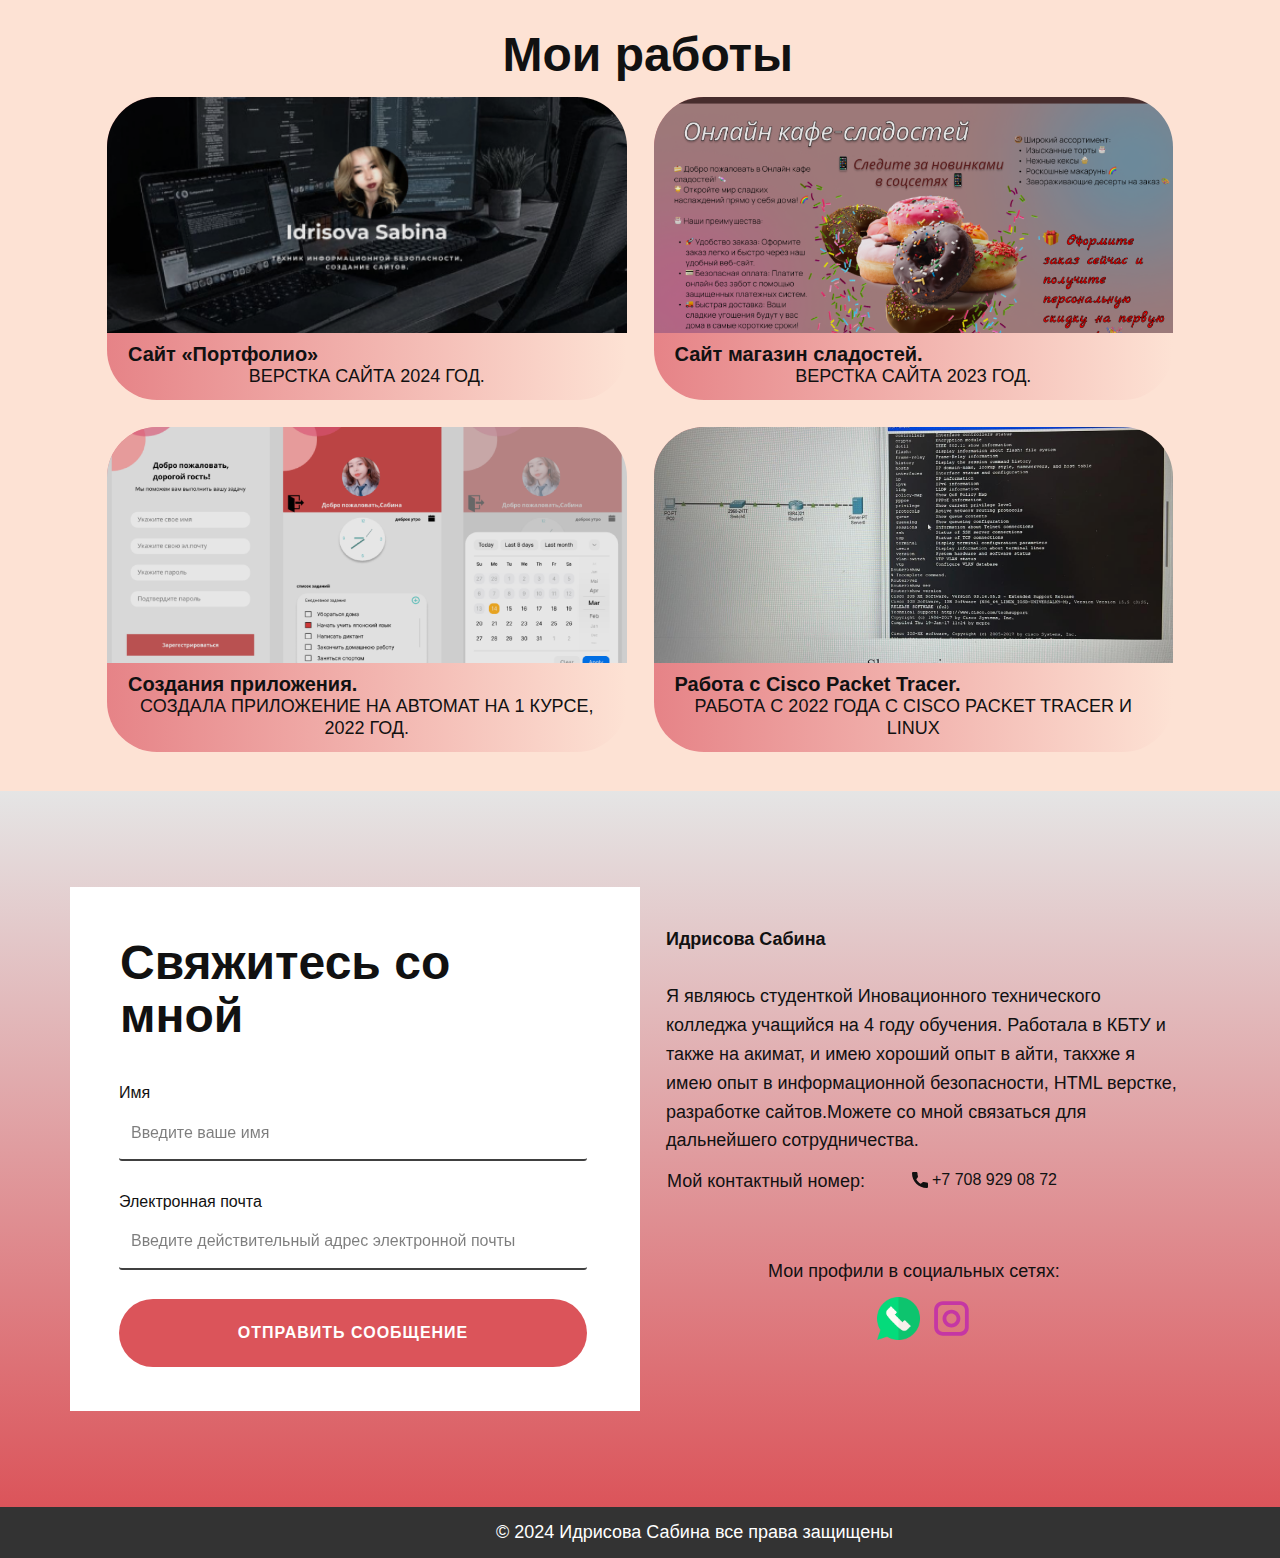
==== commit 641e48aa: "Update index.html" ====
--- a/index.html
+++ b/index.html
@@ -111,27 +111,25 @@
         <div class="data-layout-selected u-clearfix u-expanded-width u-layout-wrap u-layout-wrap-1">
           <div class="u-layout">
             <div class="u-layout-row">
-              <div class="u-align-left u-container-align-left u-container-style u-layout-cell u-size-30 u-white u-layout-cell-1" data-animation-name="customAnimationIn" data-animation-duration="1200" data-animation-delay="500">
+              <div class="u-align-left u-container-align-left u-container-style u-layout-cell u-size-30 u-white u-layout-cell-1">
                 <div class="u-container-layout u-container-layout-1">
                   <h2 class="u-align-left u-text u-text-1">Свяжитесь со мной</h2>
                   <div class="u-align-left u-expanded-width-lg u-expanded-width-md u-expanded-width-sm u-expanded-width-xs u-form u-form-1">
-                    <form action="https://forms.nicepagesrv.com/v2/form/process" class="u-clearfix u-form-spacing-28 u-form-vertical u-inner-form" style="padding: 0px;" source="email" name="form">
+                    <form action="send_mail.php" method="post" class="u-clearfix u-form-spacing-28 u-form-vertical u-inner-form" style="padding: 0px;" name="form">
                       <div class="u-form-group u-form-name u-label-top">
-                        <label for="name-5a14" class="u-label" wfd-invisible="true">Name</label>
-                        <input type="text" placeholder="Enter your Name" id="name-5a14" name="name" class="u-border-2 u-border-grey-75 u-border-no-left u-border-no-right u-border-no-top u-input u-input-rectangle u-none u-input-1" required="">
+                        <label for="name-5a14" class="u-label">Имя</label>
+                        <input type="text" placeholder="Введите ваше имя" id="name-5a14" name="name" class="u-border-2 u-border-grey-75 u-border-no-left u-border-no-right u-border-no-top u-input u-input-rectangle u-none u-input-1" required="">
                       </div>
                       <div class="u-form-email u-form-group u-label-top">
-                        <label for="email-5a14" class="u-label" wfd-invisible="true">Email</label>
-                        <input type="email" placeholder="Enter a valid email address" id="email-5a14" name="email" class="u-border-2 u-border-grey-75 u-border-no-left u-border-no-right u-border-no-top u-input u-input-rectangle u-none u-input-2" required="">
+                        <label for="email-5a14" class="u-label">Электронная почта</label>
+                        <input type="email" placeholder="Введите действительный адрес электронной почты" id="email-5a14" name="email" class="u-border-2 u-border-grey-75 u-border-no-left u-border-no-right u-border-no-top u-input u-input-rectangle u-none u-input-2" required="">
                       </div>
                       <div class="u-align-right u-form-group u-form-submit u-label-top">
-                        <a href="#" class="u-active-black u-border-none u-btn u-btn-round u-btn-submit u-button-style u-hover-black u-palette-2-base u-radius u-text-active-white u-text-body-alt-color u-text-hover-white u-btn-1">Представлять на рассмотрение</a>
-                        <input type="submit" value="submit" class="u-form-control-hidden" wfd-invisible="true">
+                        <button type="submit" class="u-active-black u-border-none u-btn u-btn-round u-btn-submit u-button-style u-hover-black u-palette-2-base u-radius u-text-active-white u-text-body-alt-color u-text-hover-white u-btn-1">Отправить сообщение</button>
                       </div>
-                      <div class="u-form-send-message u-form-send-success" wfd-invisible="true"> Thank you! Your message has been sent. </div>
-                      <div class="u-form-send-error u-form-send-message" wfd-invisible="true"> Unable to send your message. Please fix errors then try again. </div>
+                      <div class="u-form-send-message u-form-send-success" wfd-invisible="true"> Спасибо! Ваше сообщение было отправлено. </div>
+                      <div class="u-form-send-error u-form-send-message" wfd-invisible="true"> Не удалось отправить ваше сообщение. Пожалуйста, исправьте ошибки и попробуйте еще раз. </div>
                       <input type="hidden" value="" name="recaptchaResponse" wfd-invisible="true">
-                      <input type="hidden" name="formServices" value="009e5745-769b-f2da-b012-c75a2144883a">
                     </form>
                   </div>
                 </div>
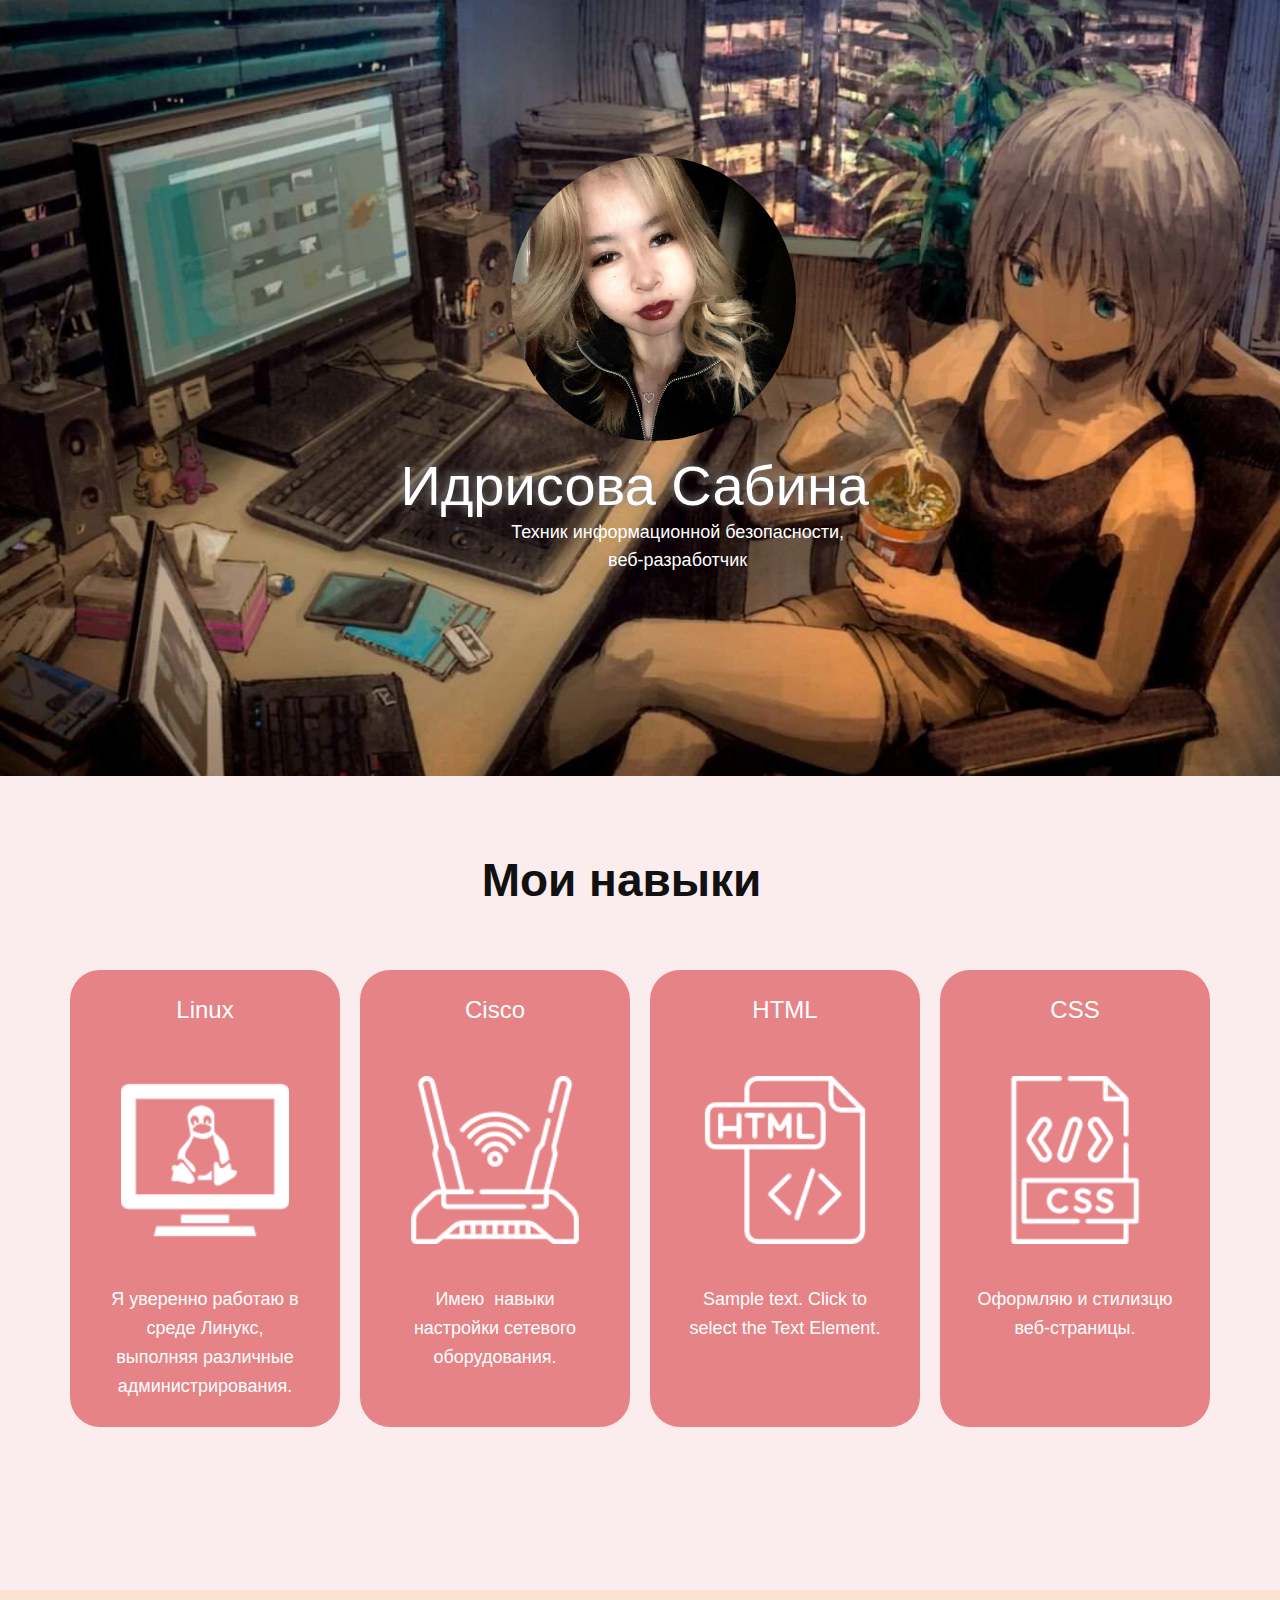
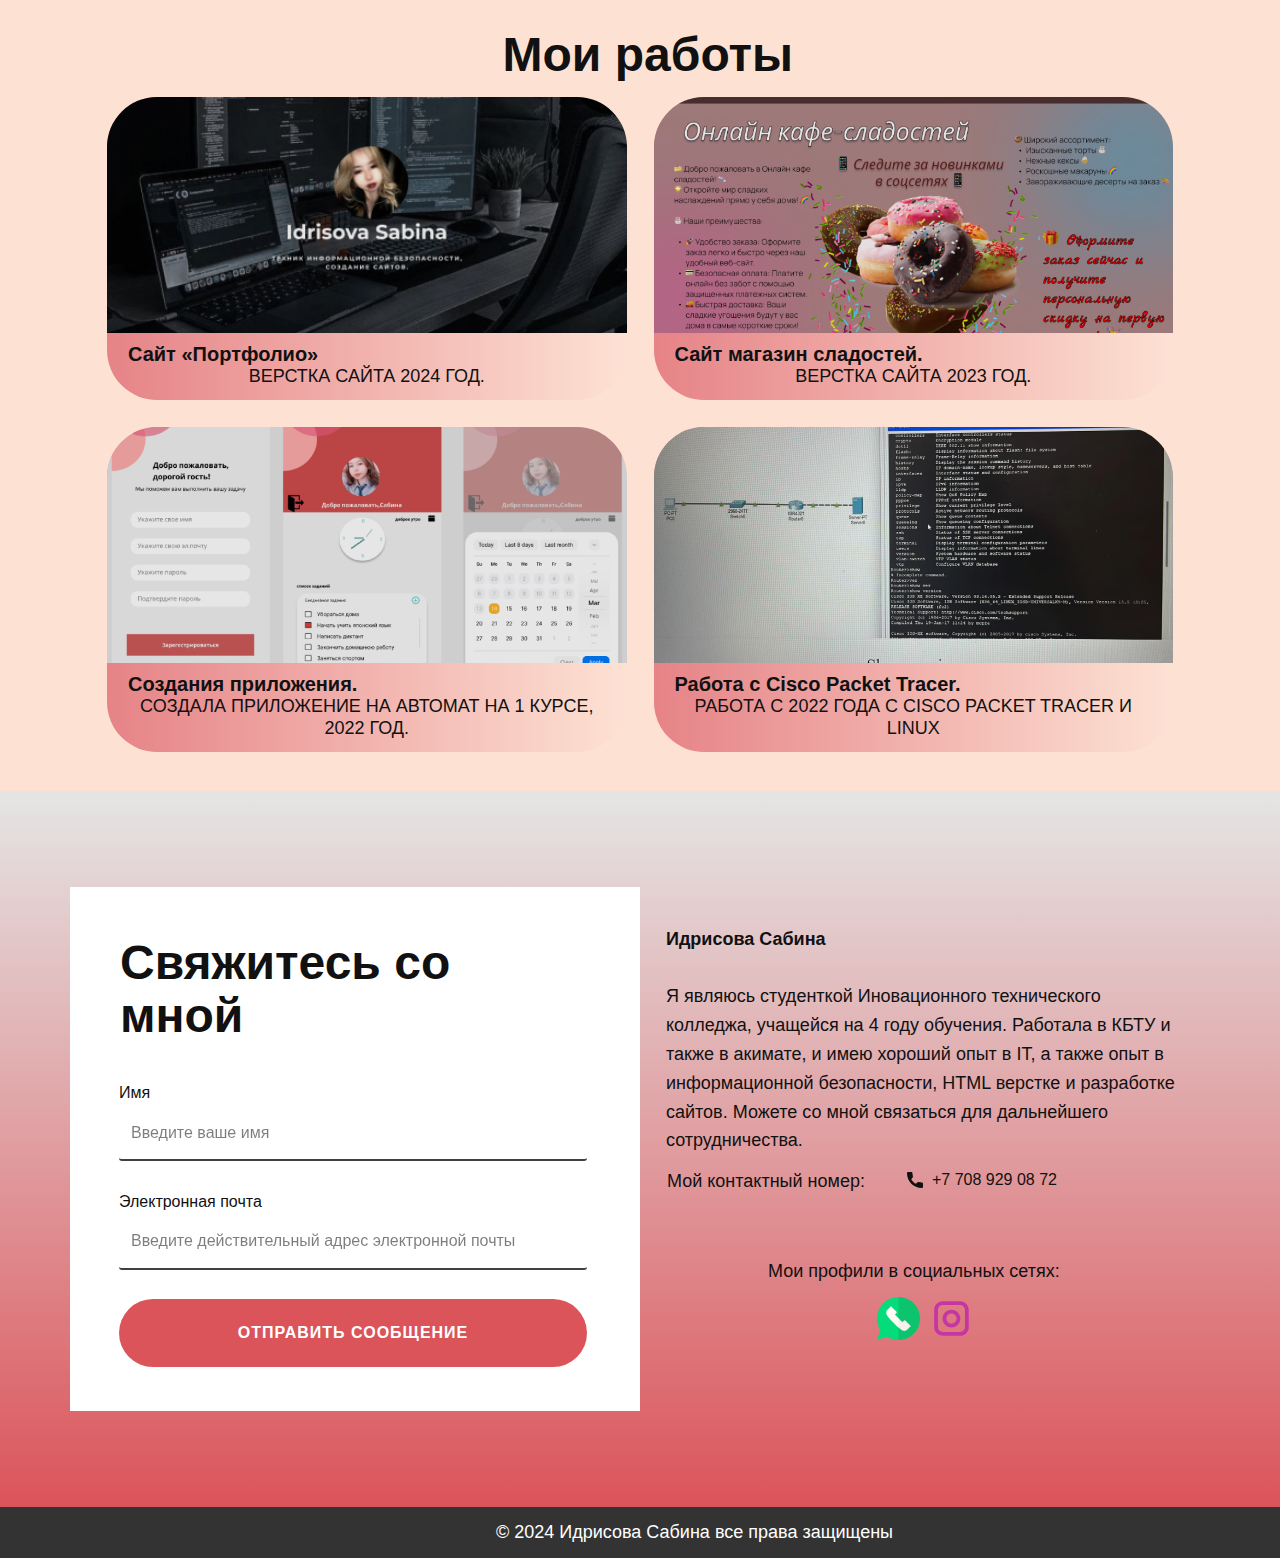
==== commit 3f50dfbb: "Update index.html" ====
--- a/index.html
+++ b/index.html
@@ -131,27 +131,35 @@
                       <div class="u-form-send-error u-form-send-message" wfd-invisible="true"> Не удалось отправить ваше сообщение. Пожалуйста, исправьте ошибки и попробуйте еще раз. </div>
                       <input type="hidden" value="" name="recaptchaResponse" wfd-invisible="true">
                     </form>
-                  </div>
+                                   </div>
                 </div>
               </div>
-              <div class="u-container-style u-layout-cell u-size-30 u-layout-cell-2" data-animation-name="customAnimationIn" data-animation-duration="1500" data-animation-delay="200" data-animation-direction="">
+              <div class="u-container-style u-layout-cell u-size-30 u-layout-cell-2" data-animation-name="customAnimationIn" data-animation-duration="1500" data-animation-delay="200">
                 <div class="u-container-layout u-container-layout-2">
                   <p class="u-custom-font u-font-montserrat u-text u-text-2">
-                    <span style="font-weight: 700;">Идрисова Сабина&nbsp;</span>
-                    <br>
-                    <br>Я являюсь студенткой Иновационного технического колледжа учащийся на 4 году обучения. Работала в КБТУ и также на акимат, и имею хороший опыт в айти, такхже я имею опыт в  информационной безопасности, HTML верстке, разработке сайтов.Можете со мной связаться для дальнейшего сотрудничества.<br>
+                    <span style="font-weight: 700;">Идрисова Сабина&nbsp;</span><br><br>Я являюсь студенткой Иновационного технического колледжа, учащейся на 4 году обучения. Работала в КБТУ и также в акимате, и имею хороший опыт в IT, а также опыт в информационной безопасности, HTML верстке и разработке сайтов. Можете со мной связаться для дальнейшего сотрудничества.<br>
                   </p>
                   <p class="u-custom-font u-font-montserrat u-text u-text-3">Мой контактный номер:</p>
-                  <a href="#" class="u-active-none u-btn u-btn-rectangle u-button-style u-hover-none u-none u-btn-2"><span class="u-icon"><svg class="u-svg-content" viewBox="0 0 405.333 405.333" x="0px" y="0px" style="width: 1em; height: 1em;"><path d="M373.333,266.88c-25.003,0-49.493-3.904-72.704-11.563c-11.328-3.904-24.192-0.896-31.637,6.699l-46.016,34.752    c-52.8-28.181-86.592-61.952-114.389-114.368l33.813-44.928c8.512-8.512,11.563-20.971,7.915-32.64    C142.592,81.472,138.667,56.96,138.667,32c0-17.643-14.357-32-32-32H32C14.357,0,0,14.357,0,32    c0,205.845,167.488,373.333,373.333,373.333c17.643,0,32-14.357,32-32V298.88C405.333,281.237,390.976,266.88,373.333,266.88z"></path></svg></span>&nbsp;+7 708 929 08 72
+                  <a href="#" class="u-active-none u-btn u-btn-rectangle u-button-style u-hover-none u-none u-btn-2">
+                    <span class="u-icon">
+                      <svg class="u-svg-content" viewBox="0 0 405.333 405.333" x="0px" y="0px" style="width: 1em; height: 1em;">
+                        <path d="M373.333,266.88c-25.003,0-49.493-3.904-72.704-11.563c-11.328-3.904-24.192-0.896-31.637,6.699l-46.016,34.752c-52.8-28.181-86.592-61.952-114.389-114.368l33.813-44.928c8.512-8.512,11.563-20.971,7.915-32.64C142.592,81.472,138.667,56.96,138.667,32c0-17.643-14.357-32-32-32H32C14.357,0,0,14.357,0,32c0,205.845,167.488,373.333,373.333,373.333c17.643,0,32-14.357,32-32V298.88C405.333,281.237,390.976,266.88,373.333,266.88z"></path>
+                      </svg>
+                    </span>&nbsp;+7 708 929 08 72
                   </a>
                   <p class="u-custom-font u-font-montserrat u-text u-text-4">Мои профили в социальных сетях:</p>
                   <div class="u-social-icons u-spacing-10 u-social-icons-1">
-                    <a class="u-social-url" title="Whatsapp" target="_blank" href="http://wa.me/77089290872"><span class="u-file-icon u-icon u-social-facebook u-social-icon u-icon-2"><img src="images/3799943.png" alt=""></span>
+                    <a class="u-social-url" title="Whatsapp" target="_blank" href="http://wa.me/77089290872">
+                      <span class="u-file-icon u-icon u-social-facebook u-social-icon u-icon-2"><img src="images/3799943.png" alt=""></span>
                     </a>
-                    <a class="u-social-url" title="instagram" target="_blank" href="https://www.instagram.com/boketto.sbn/profilecard/?igsh=dmdjbTAxMTFiNWJt"><span class="u-icon u-social-icon u-social-instagram u-icon-3"><svg class="u-svg-link" preserveAspectRatio="xMidYMin slice" viewBox="0 0 112 112" ><use xlink:href="#svg-89e2"></use></svg><svg class="u-svg-content" viewBox="0 0 112 112" x="0" y="0" id="svg-89e2"><path fill="currentColor" d="M55.9,32.9c-12.8,0-23.2,10.4-23.2,23.2s10.4,23.2,23.2,23.2s23.2-10.4,23.2-23.2S68.7,32.9,55.9,32.9z
-	 M55.9,69.4c-7.4,0-13.3-6-13.3-13.3c-0.1-7.4,6-13.3,13.3-13.3s13.3,6,13.3,13.3C69.3,63.5,63.3,69.4,55.9,69.4z"></path><path fill="currentColor" d="M78.2,11H33.5C21,11,10.8,21.3,10.8,33.7v44.7c0,12.6,10.2,22.8,22.7,22.8h44.7c12.6,0,22.7-10.2,22.7-22.7
-	V33.7C100.8,21.1,90.6,11,78.2,11z M91,78.4c0,7.1-5.8,12.8-12.8,12.8H33.5c-7.1,0-12.8-5.8-12.8-12.8V33.7
-	c0-7.1,5.8-12.8,12.8-12.8h44.7c7.1,0,12.8,5.8,12.8,12.8V78.4z"></path></svg></span>
+                    <a class="u-social-url" title="instagram" target="_blank" href="https://www.instagram.com/boketto.sbn/profilecard/?igsh=dmdjbTAxMTFiNWJt">
+                      <span class="u-icon u-social-icon u-social-instagram u-icon-3">
+                        <svg class="u-svg-link" preserveAspectRatio="xMidYMin slice" viewBox="0 0 112 112"><use xlink:href="#svg-89e2"></use></svg>
+                        <svg class="u-svg-content" viewBox="0 0 112 112" x="0" y="0" id="svg-89e2">
+                          <path fill="currentColor" d="M55.9,32.9c-12.8,0-23.2,10.4-23.2,23.2s10.4,23.2,23.2,23.2s23.2-10.4,23.2-23.2S68.7,32.9,55.9,32.9z M55.9,69.4c-7.4,0-13.3-6-13.3-13.3c-0.1-7.4,6-13.3,13.3-13.3s13.3,6,13.3,13.3C69.3,63.5,63.3,69.4,55.9,69.4z"></path>
+                          <path fill="currentColor" d="M78.2,11H33.5C21,11,10.8,21.3,10.8,33.7v44.7c0,12.6,10.2,22.8,22.7,22.8h44.7c12.6,0,22.7-10.2,22.7-22.7V33.7C100.8,21.1,90.6,11,78.2,11z M91,78.4c0,7.1-5.8,12.8-12.8,12.8H33.5c-7.1,0-12.8-5.8-12.8-12.8V33.7c0-7.1,5.8-12.8,12.8-12.8h44.7c7.1,0,12.8,5.8,12.8,12.8V78.4z"></path>
+                        </svg>
+                      </span>
                     </a>
                   </div>
                 </div>
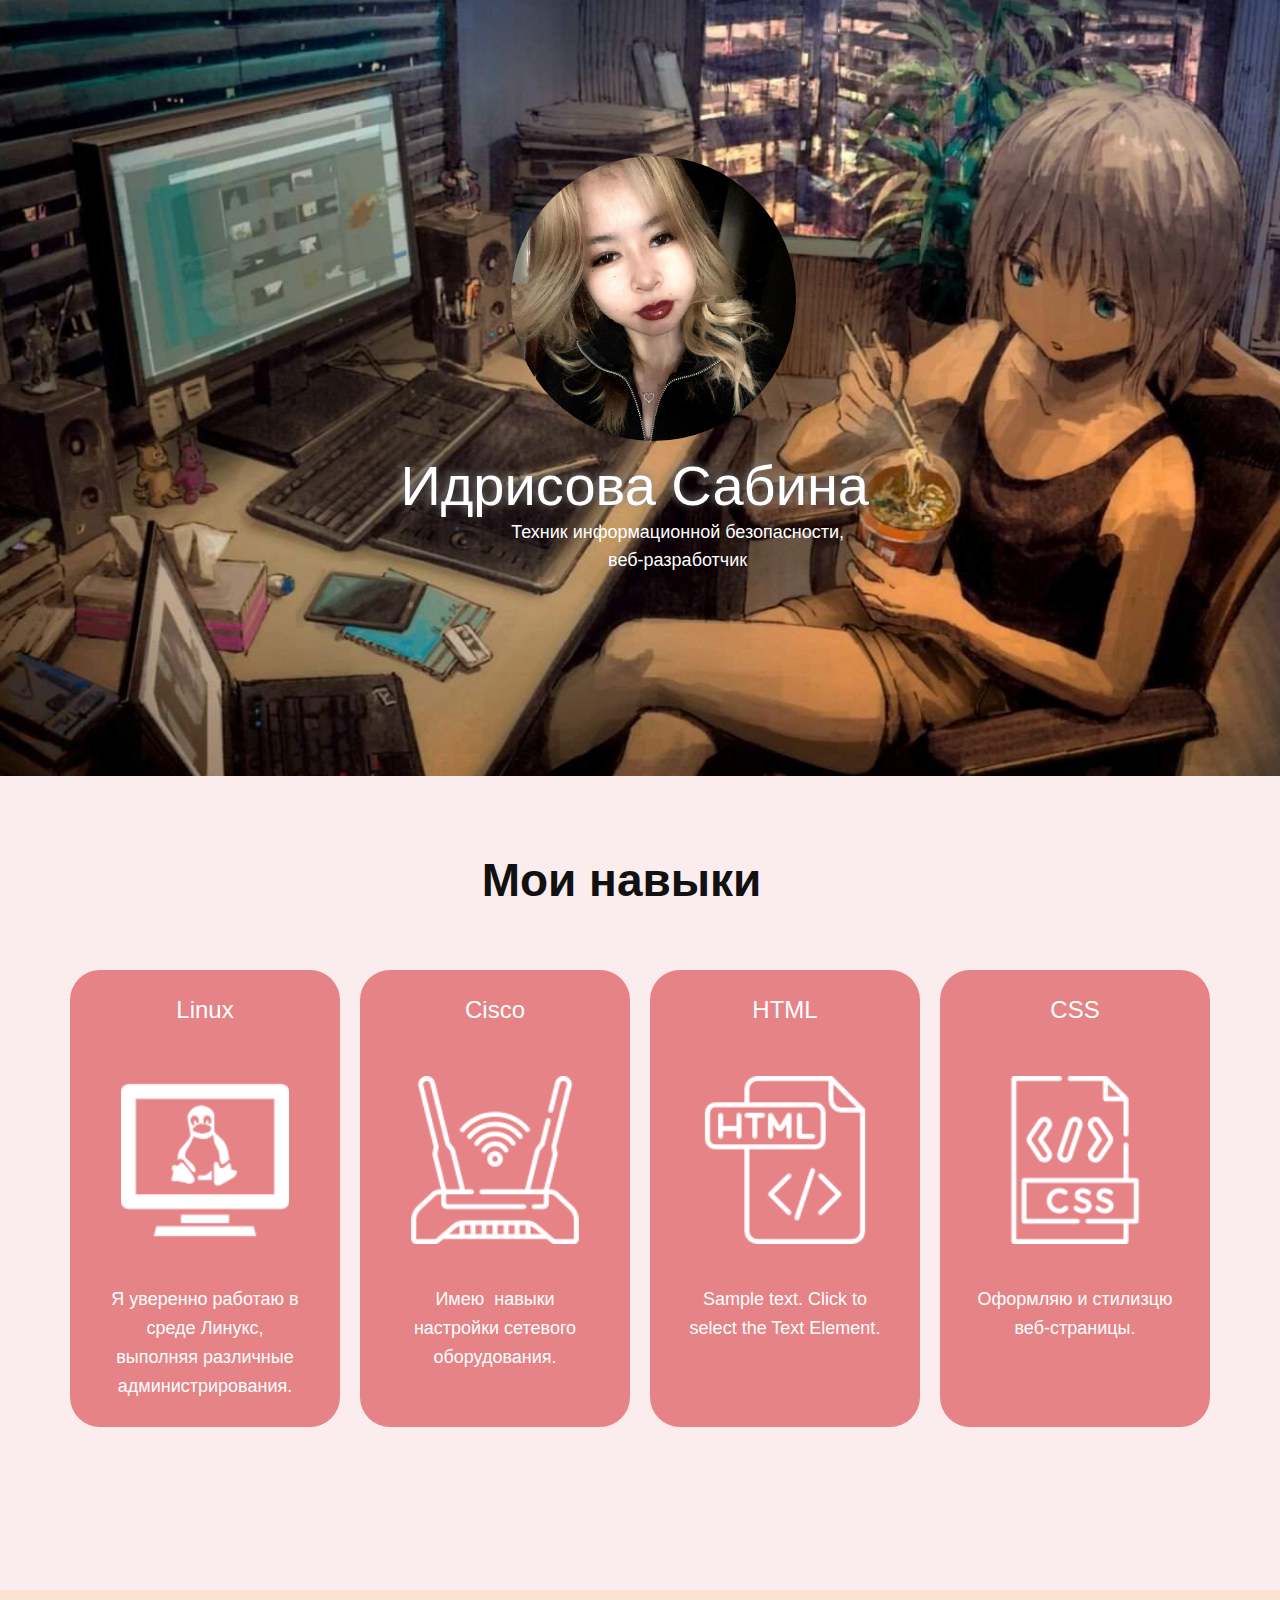
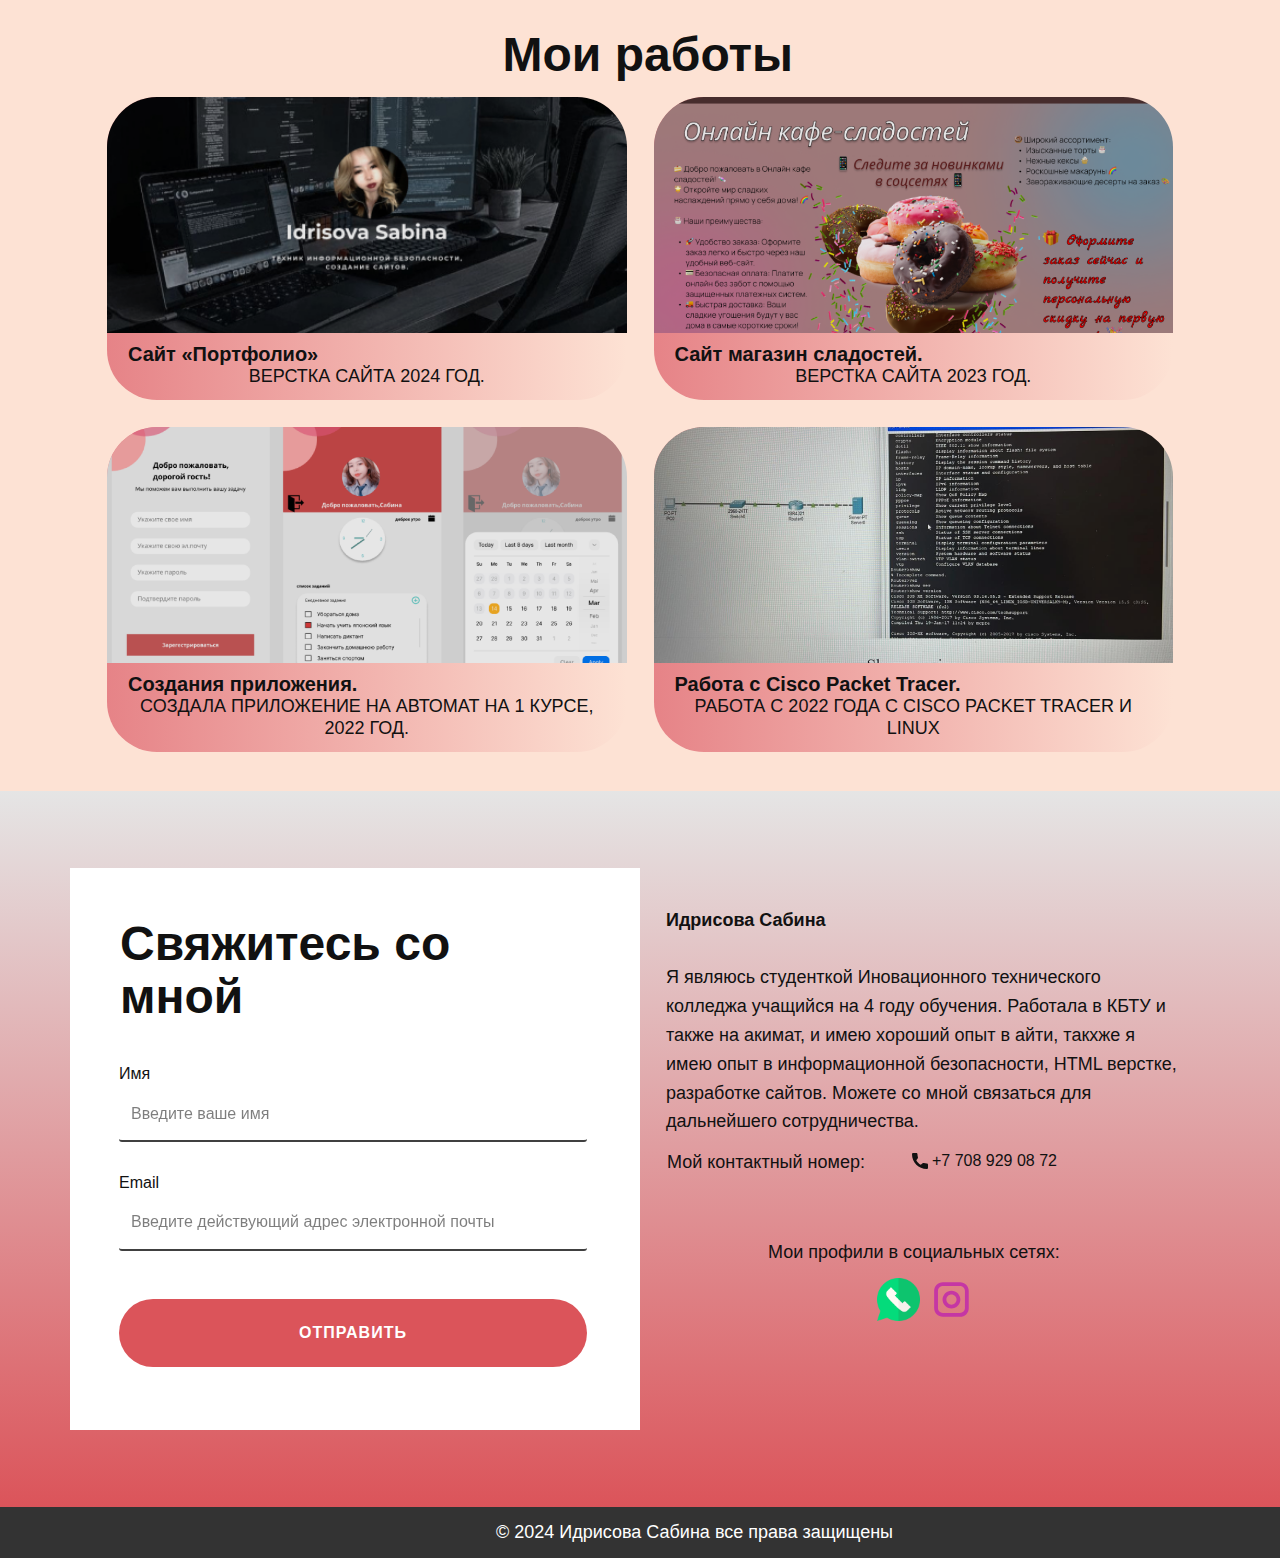
==== commit 710a32d4: "Update index.html" ====
--- a/index.html
+++ b/index.html
@@ -108,67 +108,57 @@
     </section>
     <section class="u-clearfix u-gradient u-section-4" id="carousel_e5a0">
       <div class="u-clearfix u-sheet u-valign-middle u-sheet-1">
-        <div class="data-layout-selected u-clearfix u-expanded-width u-layout-wrap u-layout-wrap-1">
-          <div class="u-layout">
-            <div class="u-layout-row">
-              <div class="u-align-left u-container-align-left u-container-style u-layout-cell u-size-30 u-white u-layout-cell-1">
-                <div class="u-container-layout u-container-layout-1">
-                  <h2 class="u-align-left u-text u-text-1">Свяжитесь со мной</h2>
-                  <div class="u-align-left u-expanded-width-lg u-expanded-width-md u-expanded-width-sm u-expanded-width-xs u-form u-form-1">
-                    <form action="send_mail.php" method="post" class="u-clearfix u-form-spacing-28 u-form-vertical u-inner-form" style="padding: 0px;" name="form">
-                      <div class="u-form-group u-form-name u-label-top">
-                        <label for="name-5a14" class="u-label">Имя</label>
-                        <input type="text" placeholder="Введите ваше имя" id="name-5a14" name="name" class="u-border-2 u-border-grey-75 u-border-no-left u-border-no-right u-border-no-top u-input u-input-rectangle u-none u-input-1" required="">
+          <div class="data-layout-selected u-clearfix u-expanded-width u-layout-wrap u-layout-wrap-1">
+              <div class="u-layout">
+                  <div class="u-layout-row">
+                      <div class="u-align-left u-container-align-left u-container-style u-layout-cell u-size-30 u-white u-layout-cell-1" data-animation-name="customAnimationIn" data-animation-duration="1200" data-animation-delay="500">
+                          <div class="u-container-layout u-container-layout-1">
+                              <h2 class="u-align-left u-text u-text-1">Свяжитесь со мной</h2>
+                              <div class="u-align-left u-expanded-width-lg u-expanded-width-md u-expanded-width-sm u-expanded-width-xs u-form u-form-1">
+                                  <form action="https://formspree.io/f/mqakakpl" method="POST" class="u-clearfix u-form-spacing-28 u-form-vertical u-inner-form" style="padding: 0px;">
+                                      <div class="u-form-group u-form-name u-label-top">
+                                          <label for="name" class="u-label">Имя</label>
+                                          <input type="text" placeholder="Введите ваше имя" id="name" name="name" class="u-border-2 u-border-grey-75 u-border-no-left u-border-no-right u-border-no-top u-input u-input-rectangle u-none u-input-1" required="">
+                                      </div>
+                                      <div class="u-form-email u-form-group u-label-top">
+                                          <label for="email" class="u-label">Email</label>
+                                          <input type="email" placeholder="Введите действующий адрес электронной почты" id="email" name="email" class="u-border-2 u-border-grey-75 u-border-no-left u-border-no-right u-border-no-top u-input u-input-rectangle u-none u-input-2" required="">
+                                      </div>
+                                      <div class="u-align-right u-form-group u-form-submit u-label-top">
+                                          <input type="submit" value="Отправить" class="u-btn u-btn-round u-button-style u-hover-black u-palette-2-base u-radius u-text-active-white u-text-body-alt-color u-text-hover-white u-btn-1">
+                                      </div>
+                                      <div class="u-form-send-message u-form-send-success"> Спасибо! Ваше сообщение было отправлено. </div>
+                                      <div class="u-form-send-error u-form-send-message"> Не удалось отправить ваше сообщение. Пожалуйста, исправьте ошибки и попробуйте снова. </div>
+                                  </form>
+                              </div>
+                          </div>
                       </div>
-                      <div class="u-form-email u-form-group u-label-top">
-                        <label for="email-5a14" class="u-label">Электронная почта</label>
-                        <input type="email" placeholder="Введите действительный адрес электронной почты" id="email-5a14" name="email" class="u-border-2 u-border-grey-75 u-border-no-left u-border-no-right u-border-no-top u-input u-input-rectangle u-none u-input-2" required="">
+                      <div class="u-container-style u-layout-cell u-size-30 u-layout-cell-2" data-animation-name="customAnimationIn" data-animation-duration="1500" data-animation-delay="200">
+                          <div class="u-container-layout u-container-layout-2">
+                              <p class="u-custom-font u-font-montserrat u-text u-text-2">
+                                  <span style="font-weight: 700;">Идрисова Сабина&nbsp;</span>
+                                  <br>
+                                  <br>Я являюсь студенткой Иновационного технического колледжа учащийся на 4 году обучения. Работала в КБТУ и также на акимат, и имею хороший опыт в айти, такхже я имею опыт в информационной безопасности, HTML верстке, разработке сайтов. Можете со мной связаться для дальнейшего сотрудничества.<br>
+                              </p>
+                              <p class="u-custom-font u-font-montserrat u-text u-text-3">Мой контактный номер:</p>
+                              <a href="#" class="u-active-none u-btn u-btn-rectangle u-button-style u-hover-none u-none u-btn-2"><span class="u-icon"><svg class="u-svg-content" viewBox="0 0 405.333 405.333" x="0px" y="0px" style="width: 1em; height: 1em;"><path d="M373.333,266.88c-25.003,0-49.493-3.904-72.704-11.563c-11.328-3.904-24.192-0.896-31.637,6.699l-46.016,34.752c-52.8-28.181-86.592-61.952-114.389-114.368l33.813-44.928c8.512-8.512,11.563-20.971,7.915-32.64C142.592,81.472,138.667,56.96,138.667,32c0-17.643-14.357-32-32-32H32C14.357,0,0,14.357,0,32c0,205.845,167.488,373.333,373.333,373.333c17.643,0,32-14.357,32-32V298.88C405.333,281.237,390.976,266.88,373.333,266.88z"></path></svg></span>&nbsp;+7 708 929 08 72
+                              </a>
+                              <p class="u-custom-font u-font-montserrat u-text u-text-4">Мои профили в социальных сетях:</p>
+                              <div class="u-social-icons u-spacing-10 u-social-icons-1">
+                                  <a class="u-social-url" title="Whatsapp" target="_blank" href="http://wa.me/77089290872"><span class="u-file-icon u-icon u-social-facebook u-social-icon u-icon-2"><img src="images/3799943.png" alt=""></span>
+                                  </a>
+                                  <a class="u-social-url" title="Instagram" target="_blank" href="https://www.instagram.com/boketto.sbn/profilecard/?igsh=dmdjbTAxMTFiNWJt"><span class="u-icon u-social-icon u-social-instagram u-icon-3"><svg class="u-svg-link" preserveAspectRatio="xMidYMin slice" viewBox="0 0 112 112" ><use xlink:href="#svg-89e2"></use></svg><svg class="u-svg-content" viewBox="0 0 112 112" x="0" y="0" id="svg-89e2"><path fill="currentColor" d="M55.9,32.9c-12.8,0-23.2,10.4-23.2,23.2s10.4,23.2,23.2,23.2s23.2-10.4,23.2-23.2S68.7,32.9,55.9,32.9z M55.9,69.4c-7.4,0-13.3-6-13.3-13.3c-0.1-7.4,6-13.3,13.3-13.3s13.3,6,13.3,13.3C69.3,63.5,63.3,69.4,55.9,69.4z"></path><path fill="currentColor" d="M78.2,11H33.5C21,11,10.8,21.3,10.8,33.7v44.7c0,12.6,10.2,22.8,22.7,22.8h44.7c12.6,0,22.7-10.2,22.7-22.7V33.7C100.8,21.1,90.6,11,78.2,11z M91,78.4c0,7.1-5.8,12.8-12.8,12.8H33.5c-7.1,0-12.8-5.8-12.8-12.8V33.7c0-7.1,5.8-12.8,12.8-12.8h44.7c7.1,0,12.8,5.8,12.8,12.8V78.4z"></path></svg></span>
+                                  </a>
+                              </div>
+                          </div>
                       </div>
-                      <div class="u-align-right u-form-group u-form-submit u-label-top">
-                        <button type="submit" class="u-active-black u-border-none u-btn u-btn-round u-btn-submit u-button-style u-hover-black u-palette-2-base u-radius u-text-active-white u-text-body-alt-color u-text-hover-white u-btn-1">Отправить сообщение</button>
-                      </div>
-                      <div class="u-form-send-message u-form-send-success" wfd-invisible="true"> Спасибо! Ваше сообщение было отправлено. </div>
-                      <div class="u-form-send-error u-form-send-message" wfd-invisible="true"> Не удалось отправить ваше сообщение. Пожалуйста, исправьте ошибки и попробуйте еще раз. </div>
-                      <input type="hidden" value="" name="recaptchaResponse" wfd-invisible="true">
-                    </form>
-                                   </div>
-                </div>
+                  </div>
               </div>
-              <div class="u-container-style u-layout-cell u-size-30 u-layout-cell-2" data-animation-name="customAnimationIn" data-animation-duration="1500" data-animation-delay="200">
-                <div class="u-container-layout u-container-layout-2">
-                  <p class="u-custom-font u-font-montserrat u-text u-text-2">
-                    <span style="font-weight: 700;">Идрисова Сабина&nbsp;</span><br><br>Я являюсь студенткой Иновационного технического колледжа, учащейся на 4 году обучения. Работала в КБТУ и также в акимате, и имею хороший опыт в IT, а также опыт в информационной безопасности, HTML верстке и разработке сайтов. Можете со мной связаться для дальнейшего сотрудничества.<br>
-                  </p>
-                  <p class="u-custom-font u-font-montserrat u-text u-text-3">Мой контактный номер:</p>
-                  <a href="#" class="u-active-none u-btn u-btn-rectangle u-button-style u-hover-none u-none u-btn-2">
-                    <span class="u-icon">
-                      <svg class="u-svg-content" viewBox="0 0 405.333 405.333" x="0px" y="0px" style="width: 1em; height: 1em;">
-                        <path d="M373.333,266.88c-25.003,0-49.493-3.904-72.704-11.563c-11.328-3.904-24.192-0.896-31.637,6.699l-46.016,34.752c-52.8-28.181-86.592-61.952-114.389-114.368l33.813-44.928c8.512-8.512,11.563-20.971,7.915-32.64C142.592,81.472,138.667,56.96,138.667,32c0-17.643-14.357-32-32-32H32C14.357,0,0,14.357,0,32c0,205.845,167.488,373.333,373.333,373.333c17.643,0,32-14.357,32-32V298.88C405.333,281.237,390.976,266.88,373.333,266.88z"></path>
-                      </svg>
-                    </span>&nbsp;+7 708 929 08 72
-                  </a>
-                  <p class="u-custom-font u-font-montserrat u-text u-text-4">Мои профили в социальных сетях:</p>
-                  <div class="u-social-icons u-spacing-10 u-social-icons-1">
-                    <a class="u-social-url" title="Whatsapp" target="_blank" href="http://wa.me/77089290872">
-                      <span class="u-file-icon u-icon u-social-facebook u-social-icon u-icon-2"><img src="images/3799943.png" alt=""></span>
-                    </a>
-                    <a class="u-social-url" title="instagram" target="_blank" href="https://www.instagram.com/boketto.sbn/profilecard/?igsh=dmdjbTAxMTFiNWJt">
-                      <span class="u-icon u-social-icon u-social-instagram u-icon-3">
-                        <svg class="u-svg-link" preserveAspectRatio="xMidYMin slice" viewBox="0 0 112 112"><use xlink:href="#svg-89e2"></use></svg>
-                        <svg class="u-svg-content" viewBox="0 0 112 112" x="0" y="0" id="svg-89e2">
-                          <path fill="currentColor" d="M55.9,32.9c-12.8,0-23.2,10.4-23.2,23.2s10.4,23.2,23.2,23.2s23.2-10.4,23.2-23.2S68.7,32.9,55.9,32.9z M55.9,69.4c-7.4,0-13.3-6-13.3-13.3c-0.1-7.4,6-13.3,13.3-13.3s13.3,6,13.3,13.3C69.3,63.5,63.3,69.4,55.9,69.4z"></path>
-                          <path fill="currentColor" d="M78.2,11H33.5C21,11,10.8,21.3,10.8,33.7v44.7c0,12.6,10.2,22.8,22.7,22.8h44.7c12.6,0,22.7-10.2,22.7-22.7V33.7C100.8,21.1,90.6,11,78.2,11z M91,78.4c0,7.1-5.8,12.8-12.8,12.8H33.5c-7.1,0-12.8-5.8-12.8-12.8V33.7c0-7.1,5.8-12.8,12.8-12.8h44.7c7.1,0,12.8,5.8,12.8,12.8V78.4z"></path>
-                        </svg>
-                      </span>
-                    </a>
-                  </div>
-                </div>
-              </div>
-            </div>
           </div>
-        </div>
       </div>
-    </section> 
+  </section>
+  
+    
     
     <footer class="u-align-center u-clearfix u-footer u-grey-80 u-footer" id="sec-a6a0"><div class="u-clearfix u-sheet u-valign-middle u-sheet-1">
         <p class="u-custom-font u-font-montserrat u-text u-text-1">© 2024 Идрисова Сабина все права защищены</p>
